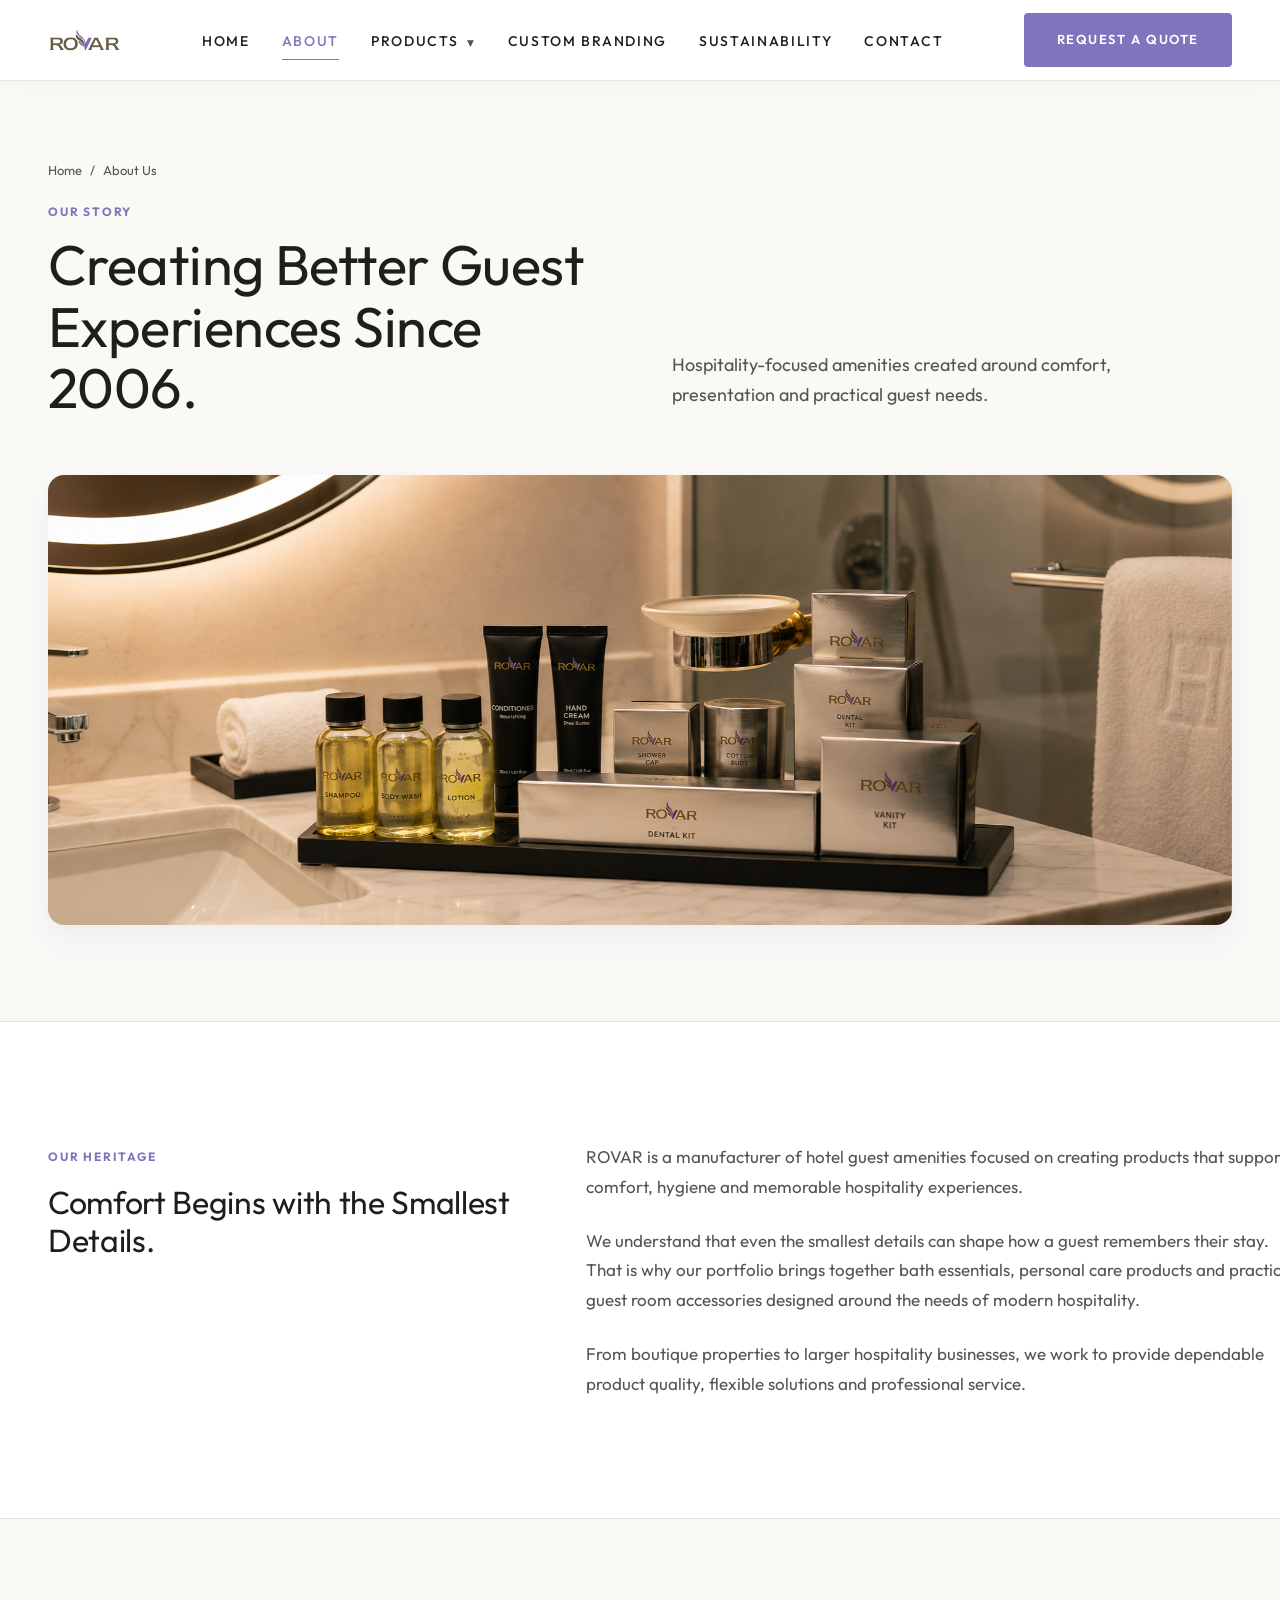
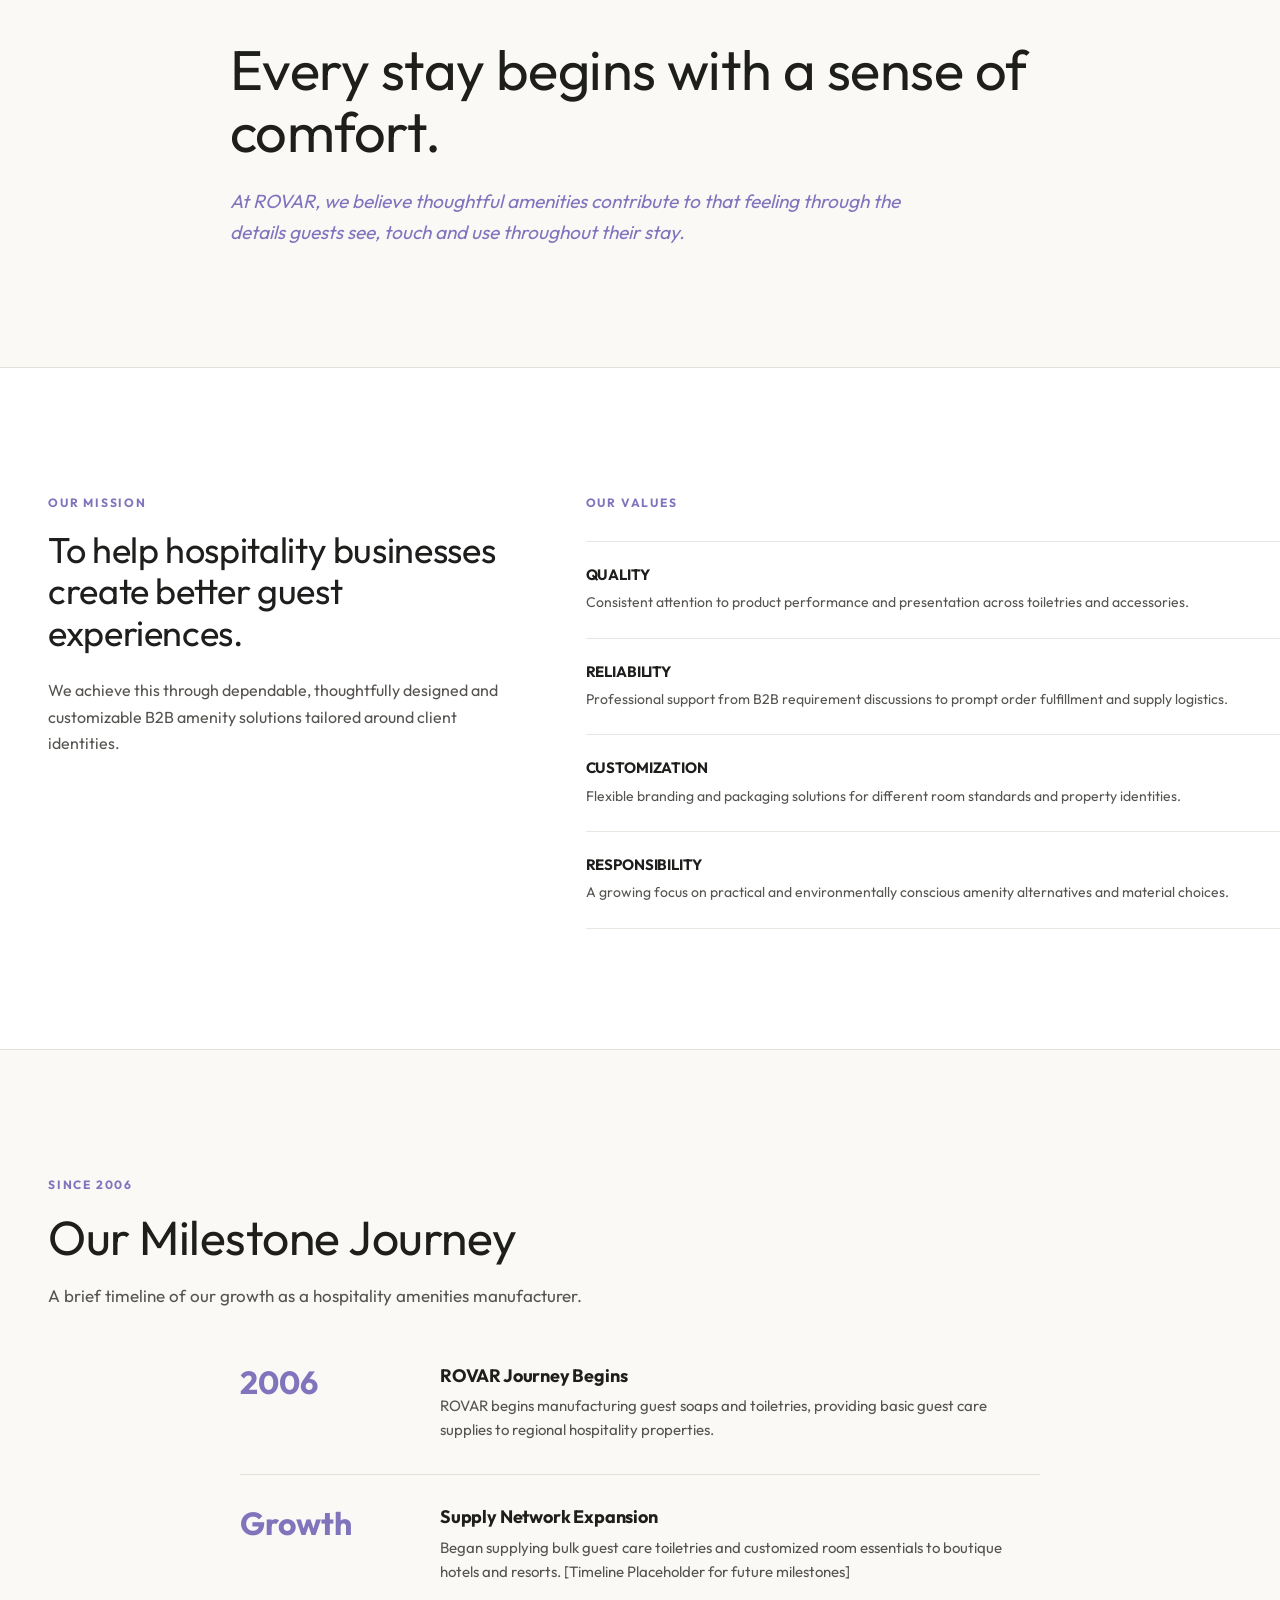
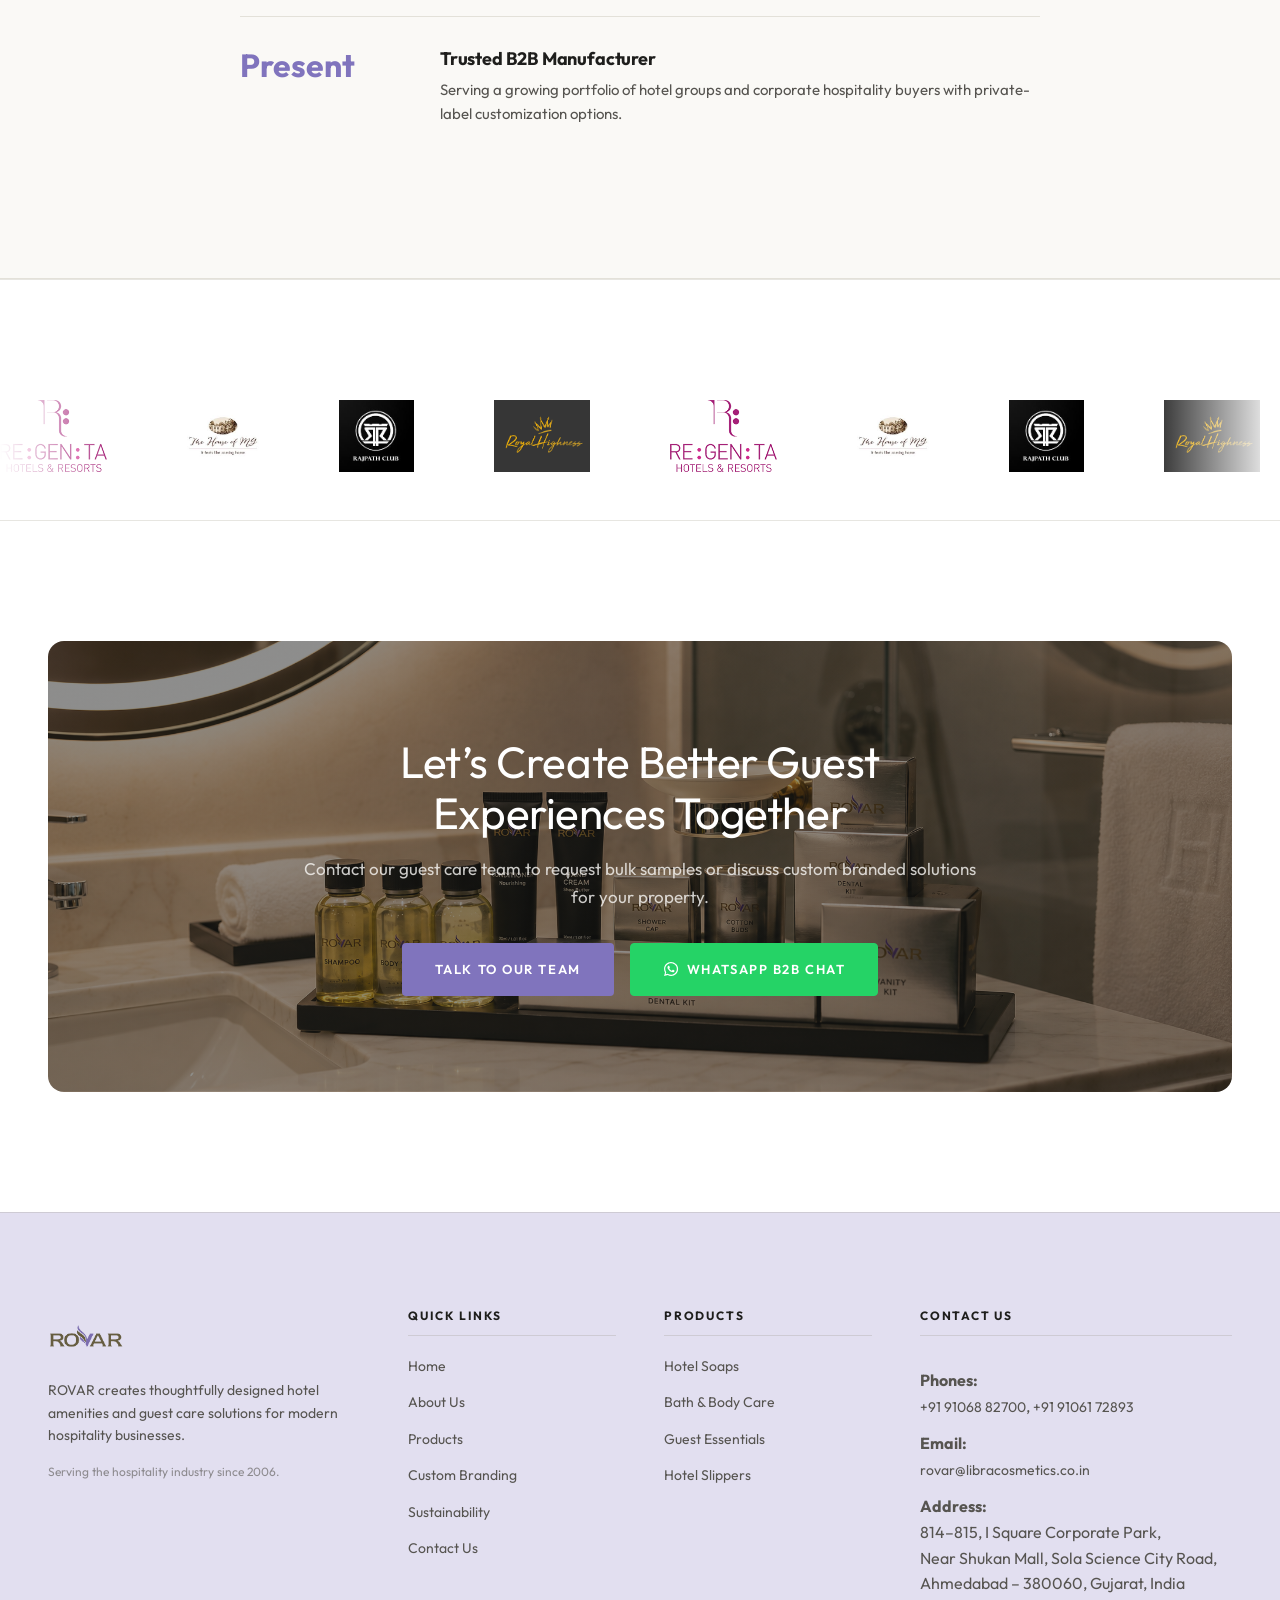
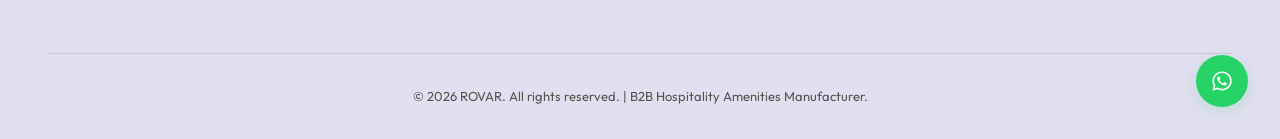
==== about.html @ f8bf3972 "first commit" ====
<!DOCTYPE html>
<html lang="en">
  <head>
    <meta charset="UTF-8" />
    <meta name="viewport" content="width=device-width, initial-scale=1.0" />

    <!-- SEO Metadata -->
    <title>About ROVAR — Luxury Hotel Amenities Manufacturer Since 2006</title>
    <meta name="description" content="Discover ROVAR's founding heritage, manufacturing values, and mission to help B2B hospitality properties create comfort through thoughtfully designed guest amenities." />
    <link rel="canonical" href="about.html" />

    <!-- Open Graph -->
    <meta property="og:type" content="website" />
    <meta property="og:title" content="About ROVAR — B2B Hospitality Amenities Legacy" />
    <meta property="og:description" content="Learn about our commitment to quality, customization, and reliable B2B supply details since 2006." />
    <meta property="og:image" content="images/about2.jpg" />

    <!-- Fonts & Stylesheet -->
    <link rel="stylesheet" href="css/style.css" />
  </head>
  <body>
    <!-- Mobile Drawer Menu Overlay -->
    <div class="mobile-drawer-overlay" id="drawer-overlay"></div>

    <!-- HEADER -->
    <header class="header-wrapper">
      <div class="global-header">
        <a href="index.html" class="logo" aria-label="ROVAR Homepage"><img src="images/logo2.png" alt="ROVAR Logo" /></a>

        <!-- Desktop Menu -->
        <nav class="desktop-nav" aria-label="Main Navigation">
          <ul class="nav-menu">
            <li>
              <a href="index.html" class="nav-link">Home</a>
            </li>
            <li>
              <a href="about.html" class="nav-link active">About</a>
            </li>
            <li class="has-dropdown" aria-haspopup="true">
              <a href="products.html" class="nav-link">Products <span class="dropdown-indicator">▼</span></a>
              <div class="dropdown-menu" role="menu">
                <a href="products.html" class="dropdown-item">
                  <span class="dropdown-item-title">All Products <span class="dropdown-arrow">→</span></span>
                  <span class="dropdown-item-desc">Browse our entire hospitality catalog</span>
                </a>
                <a href="hotel-soaps.html" class="dropdown-item">
                  <span class="dropdown-item-title">Hotel Soaps <span class="dropdown-arrow">→</span></span>
                  <span class="dropdown-item-desc">Classic and glycerine guest cleansing bars</span>
                </a>
                <a href="bath-body-care.html" class="dropdown-item">
                  <span class="dropdown-item-title">Bath & Body Care <span class="dropdown-arrow">→</span></span>
                  <span class="dropdown-item-desc">Premium shampoos, conditioners, and body washes</span>
                </a>
                <a href="guest-room-essentials.html" class="dropdown-item">
                  <span class="dropdown-item-title">Guest Room Essentials <span class="dropdown-arrow">→</span></span>
                  <span class="dropdown-item-desc">Accessory kits and personal care room essentials</span>
                </a>
                <a href="hotel-slippers.html" class="dropdown-item">
                  <span class="dropdown-item-title">Hotel Slippers <span class="dropdown-arrow">→</span></span>
                  <span class="dropdown-item-desc">Terry, fleece, and waffle comfort slippers</span>
                </a>
              </div>
            </li>
            <li>
              <a href="custom-branding.html" class="nav-link">Custom Branding</a>
            </li>
            <li>
              <a href="sustainability.html" class="nav-link">Sustainability</a>
            </li>
            <li>
              <a href="contact.html" class="nav-link">Contact</a>
            </li>
          </ul>
        </nav>

        <!-- CTA Button -->
        <div class="header-cta">
          <a href="contact.html" class="btn btn-primary">Request a Quote</a>
        </div>

        <!-- Mobile Burger Menu Button -->
        <button class="hamburger" id="hamburger" aria-label="Toggle menu" aria-controls="mobile-nav-drawer">
          <span></span>
          <span></span>
          <span></span>
        </button>
      </div>
    </header>

    <!-- Mobile Drawer Menu -->
    <aside class="mobile-nav-drawer" id="mobile-nav-drawer" aria-label="Mobile Navigation">
      <ul class="mobile-menu">
        <li>
          <a href="index.html" class="mobile-nav-link">Home</a>
        </li>
        <li>
          <a href="about.html" class="mobile-nav-link active">About</a>
        </li>
        <li>
          <button class="mobile-nav-link mobile-submenu-toggle">Products <span class="arrow-icon">▼</span></button>
          <ul class="mobile-submenu">
            <li>
              <a href="products.html" class="mobile-submenu-link">All Products</a>
            </li>
            <li>
              <a href="hotel-soaps.html" class="mobile-submenu-link">🧼 Hotel Soaps</a>
            </li>
            <li>
              <a href="bath-body-care.html" class="mobile-submenu-link">🚿 Bath & Body Care</a>
            </li>
            <li>
              <a href="guest-room-essentials.html" class="mobile-submenu-link">🎁 Guest Essentials</a>
            </li>
            <li>
              <a href="hotel-slippers.html" class="mobile-submenu-link">🥿 Hotel Slippers</a>
            </li>
          </ul>
        </li>
        <li>
          <a href="custom-branding.html" class="mobile-nav-link">Custom Branding</a>
        </li>
        <li>
          <a href="sustainability.html" class="mobile-nav-link">Sustainability</a>
        </li>
        <li>
          <a href="contact.html" class="mobile-nav-link">Contact</a>
        </li>
      </ul>

      <div class="mobile-drawer-footer">
        <a href="contact.html" class="btn btn-primary" style="width: 100%;">Request a Quote</a>
        <a href="https://wa.me/919106882700?text=Hello%20ROVAR,%20I%20am%20interested%20in%20your%20about%20details." class="btn btn-whatsapp" style="width: 100%; justify-content: center;">
          <svg class="whatsapp-btn-icon" xmlns="http://www.w3.org/2000/svg" viewBox="0 0 448 512" width="16" height="16" fill="currentColor" style="margin-right: 8px; vertical-align: middle; display: inline-block;">
            <path d="M380.9 97.1C339 55.1 283.2 32 223.9 32c-122.4 0-222 99.6-222 222 0 39.1 10.2 77.3 29.6 111L3 480l117.7-30.9c32.4 17.7 68.9 27 106.1 27h.1c122.3 0 224.1-99.6 224.1-222 0-59.3-25.2-115-67.1-157zm-157 341.6c-33.2 0-65.7-8.9-94-25.7l-6.7-4-69.8 18.3L72 359.2l-4.4-7c-18.5-29.4-28.2-63.3-28.2-98.2 0-101.7 82.8-184.5 184.6-184.5 49.3 0 95.6 19.2 130.4 54.1 34.8 34.9 56.2 81.2 56.1 130.5 0 101.8-84.9 184.6-186.6 184.6zm101.2-138.2c-5.5-2.8-32.8-16.2-37.9-18-5.1-1.9-8.8-2.8-12.5 2.8-3.7 5.6-14.3 18-17.6 21.8-3.2 3.7-6.5 4.2-12 1.4-32.6-16.3-54-29.1-75.5-66-5.7-9.8 5.7-9.1 16.3-30.3 1.8-3.7.9-6.9-.5-9.7-1.4-2.8-12.5-30.1-17.1-41.2-4.5-10.8-9.1-9.3-12.5-9.5-3.2-.2-6.9-.2-10.6-.2-3.7 0-9.7 1.4-14.8 6.9-5.1 5.6-19.4 19-19.4 46.3 0 27.3 19.9 53.7 22.6 57.4 2.8 3.7 39.1 59.7 94.8 83.8 35.2 15.2 49 16.5 66.6 13.9 10.7-1.6 32.8-13.4 37.4-26.4 4.6-13 4.6-24.1 3.2-26.4-1.3-2.5-5-3.9-10.5-6.6z" />
          </svg>Chat on WhatsApp
        </a>
      </div>
    </aside>

    <!-- SECTION 1: PAGE HERO (Editorial) -->
    <section class="hero-editorial" aria-label="About Us Hero">
      <div class="container">
        <div class="breadcrumbs">
          <a href="index.html">Home</a> / <span>About Us</span>
        </div>
        <div class="hero-editorial-layout reveal-up">
          <div class="hero-editorial-left">
            <span class="label-small">Our Story</span>
            <h1 style="max-width: 580px;">Creating Better Guest Experiences Since 2006.</h1>
          </div>
          <div class="hero-editorial-right">
            <p>Hospitality-focused amenities created around comfort, presentation and practical guest needs.</p>
          </div>
        </div>
        <div class="hero-image-block reveal-up">
          <img src="images/about.png" alt="Premium resort guest bathroom setting" />
        </div>
      </div>
    </section>

    <!-- SECTION 2: OUR STORY (40/60 Layout) -->
    <section class="section section-white" aria-label="Heritage Narrative">
      <div class="container">
        <div class="intro-grid reveal-up">
          <!-- Left Side: Header -->
          <div>
            <span class="label-small">Our Heritage</span>
            <h2 class="sec-title" style="font-size: 32px; line-height: 1.2;">Comfort Begins with the Smallest Details.</h2>
          </div>

          <!-- Right Side: Content (3 Paragraphs) -->
          <div class="intro-right-paragraphs">
            <p>ROVAR is a manufacturer of hotel guest amenities focused on creating products that support comfort, hygiene and memorable hospitality experiences.</p>
            <p>We understand that even the smallest details can shape how a guest remembers their stay. That is why our portfolio brings together bath essentials, personal care products and practical guest room accessories designed around the needs of modern hospitality.</p>
            <p>From boutique properties to larger hospitality businesses, we work to provide dependable product quality, flexible solutions and professional service.</p>
          </div>
        </div>
      </div>
    </section>

    <!-- SECTION 3: STATEMENT SECTION (Spacious) -->
    <section class="section section-sand" aria-label="Design Statement">
      <div class="container">
        <div class="reveal-up" style="max-width: 820px; margin: 0 auto; text-align: left;">
          <h2 style="font-family: var(--font-serif); font-size: clamp(32px, 5vw, 56px); line-height: 1.1; color: var(--text-dark); margin-bottom: 24px;">Every stay begins with a sense of comfort.</h2>
          <p class="body-large" style="font-family: var(--font-serif); font-style: italic; color: var(--primary); max-width: 680px;">At ROVAR, we believe thoughtful amenities contribute to that feeling through the details guests see, touch and use throughout their stay.</p>
        </div>
      </div>
    </section>

    <!-- SECTION 4: MISSION & VALUES (Separators, no cards) -->
    <section class="section section-white" aria-label="Mission and Values">
      <div class="container">
        <div class="intro-grid reveal-up">
          <!-- Left Column: Mission -->
          <div>
            <span class="label-small">Our Mission</span>
            <h2 class="sec-title" style="font-size: 36px; line-height: 1.15; margin-bottom: 24px;">To help hospitality businesses create better guest experiences.</h2>
            <p>We achieve this through dependable, thoughtfully designed and customizable B2B amenity solutions tailored around client identities.</p>
          </div>

          <!-- Right Column: Values -->
          <div>
            <span class="label-small">Our Values</span>
            <div style="display: flex; flex-direction: column; margin-top: 16px;">
              <!-- Value 1 -->
              <div style="padding: 24px 0; border-top: 1px solid var(--border-soft);">
                <h3 style="font-family: var(--font-sans); font-size: 15px; font-weight: 700; text-transform: uppercase; margin-bottom: 8px; color: var(--text-dark);">Quality</h3>
                <p style="font-size: 14px; line-height: 1.6;">Consistent attention to product performance and presentation across toiletries and accessories.</p>
              </div>
              <!-- Value 2 -->
              <div style="padding: 24px 0; border-top: 1px solid var(--border-soft);">
                <h3 style="font-family: var(--font-sans); font-size: 15px; font-weight: 700; text-transform: uppercase; margin-bottom: 8px; color: var(--text-dark);">Reliability</h3>
                <p style="font-size: 14px; line-height: 1.6;">Professional support from B2B requirement discussions to prompt order fulfillment and supply logistics.</p>
              </div>
              <!-- Value 3 -->
              <div style="padding: 24px 0; border-top: 1px solid var(--border-soft);">
                <h3 style="font-family: var(--font-sans); font-size: 15px; font-weight: 700; text-transform: uppercase; margin-bottom: 8px; color: var(--text-dark);">Customization</h3>
                <p style="font-size: 14px; line-height: 1.6;">Flexible branding and packaging solutions for different room standards and property identities.</p>
              </div>
              <!-- Value 4 -->
              <div style="padding: 24px 0; border-top: 1px solid var(--border-soft); border-bottom: 1px solid var(--border-soft);">
                <h3 style="font-family: var(--font-sans); font-size: 15px; font-weight: 700; text-transform: uppercase; margin-bottom: 8px; color: var(--text-dark);">Responsibility</h3>
                <p style="font-size: 14px; line-height: 1.6;">A growing focus on practical and environmentally conscious amenity alternatives and material choices.</p>
              </div>
            </div>
          </div>
        </div>
      </div>
    </section>

    <!-- SECTION 5: TASTEFUL TIMELINE -->
    <section class="section section-sand" aria-label="Journey Timeline">
      <div class="container">
        <div class="sec-header reveal-up">
          <span class="label-small">Since 2006</span>
          <h2 class="sec-title">Our Milestone Journey</h2>
          <p class="sec-desc">A brief timeline of our growth as a hospitality amenities manufacturer.</p>
        </div>

        <div class="timeline-simple reveal-up">
          <!-- 2006 -->
          <div class="timeline-simple-item">
            <span class="timeline-simple-year">2006</span>
            <div>
              <h3 class="timeline-simple-title">ROVAR Journey Begins</h3>
              <p class="timeline-simple-desc">ROVAR begins manufacturing guest soaps and toiletries, providing basic guest care supplies to regional hospitality properties.</p>
            </div>
          </div>

          <!-- Placeholder 1 -->
          <div class="timeline-simple-item">
            <span class="timeline-simple-year">Growth</span>
            <div>
              <h3 class="timeline-simple-title">Supply Network Expansion</h3>
              <p class="timeline-simple-desc">Began supplying bulk guest care toiletries and customized room essentials to boutique hotels and resorts. [Timeline Placeholder for future milestones]</p>
            </div>
          </div>

          <!-- Placeholder 2 -->
          <div class="timeline-simple-item">
            <span class="timeline-simple-year">Present</span>
            <div>
              <h3 class="timeline-simple-title">Trusted B2B Manufacturer</h3>
              <p class="timeline-simple-desc">Serving a growing portfolio of hotel groups and corporate hospitality buyers with private-label customization options.</p>
            </div>
          </div>
        </div>
      </div>
    </section>

    <!-- SECTION 5.5: TRUSTED PARTNERS (Scrolling Marquee) -->
    <section class="partners-marquee-section" aria-label="Trusted Partners">
      <div class="partners-marquee-header reveal-up">
        <span class="label-small">TRUSTED BY LEADING HOTEL GROUPS &amp; RESORTS</span>
      </div>
      <div class="partners-marquee-track-wrapper">
        <!-- Duplicate the logos for seamless infinite loop -->
        <div class="partners-marquee-track">
          <div class="partner-logo-item">
            <img src="images/partner1.png" alt="ROVAR Partner 1" />
          </div>
          <div class="partner-logo-item">
            <img src="images/partner2.jpeg" alt="ROVAR Partner 2" />
          </div>
          <div class="partner-logo-item">
            <img src="images/partner3.jpeg" alt="ROVAR Partner 3" />
          </div>
          <div class="partner-logo-item">
            <img src="images/partner4.png" alt="ROVAR Partner 4" />
          </div>
          <!-- Duplicated set for seamless loop -->
          <div class="partner-logo-item" aria-hidden="true">
            <img src="images/partner1.png" alt="" />
          </div>
          <div class="partner-logo-item" aria-hidden="true">
            <img src="images/partner2.jpeg" alt="" />
          </div>
          <div class="partner-logo-item" aria-hidden="true">
            <img src="images/partner3.jpeg" alt="" />
          </div>
          <div class="partner-logo-item" aria-hidden="true">
            <img src="images/partner4.png" alt="" />
          </div>
        </div>
      </div>
    </section>

    <!-- SECTION 6: CLOSING CTA -->
    <section class="section section-white" aria-label="Connect CTA">
      <div class="container">
        <div class="closing-enquiry-cta reveal-up" style="background-image: linear-gradient(rgba(30,30,28,0.5), rgba(30,30,28,0.5)), url('images/about.png'); background-size: cover; background-position: center;">
          <div class="closing-enquiry-content">
            <h2>Let’s Create Better Guest Experiences Together</h2>
            <p>Contact our guest care team to request bulk samples or discuss custom branded solutions for your property.</p>
            <div class="btn-group">
              <a href="contact.html" class="btn btn-primary" style="background-color: var(--primary); color: #FFFFFF;">Talk to Our Team</a>
              <a href="https://wa.me/919106882700?text=Hello%20ROVAR,%20I%20want%20to%20discuss%20amenity%20quote." class="btn btn-whatsapp">
                <svg class="whatsapp-btn-icon" xmlns="http://www.w3.org/2000/svg" viewBox="0 0 448 512" width="16" height="16" fill="currentColor" style="margin-right: 8px; vertical-align: middle; display: inline-block;">
                  <path d="M380.9 97.1C339 55.1 283.2 32 223.9 32c-122.4 0-222 99.6-222 222 0 39.1 10.2 77.3 29.6 111L3 480l117.7-30.9c32.4 17.7 68.9 27 106.1 27h.1c122.3 0 224.1-99.6 224.1-222 0-59.3-25.2-115-67.1-157zm-157 341.6c-33.2 0-65.7-8.9-94-25.7l-6.7-4-69.8 18.3L72 359.2l-4.4-7c-18.5-29.4-28.2-63.3-28.2-98.2 0-101.7 82.8-184.5 184.6-184.5 49.3 0 95.6 19.2 130.4 54.1 34.8 34.9 56.2 81.2 56.1 130.5 0 101.8-84.9 184.6-186.6 184.6zm101.2-138.2c-5.5-2.8-32.8-16.2-37.9-18-5.1-1.9-8.8-2.8-12.5 2.8-3.7 5.6-14.3 18-17.6 21.8-3.2 3.7-6.5 4.2-12 1.4-32.6-16.3-54-29.1-75.5-66-5.7-9.8 5.7-9.1 16.3-30.3 1.8-3.7.9-6.9-.5-9.7-1.4-2.8-12.5-30.1-17.1-41.2-4.5-10.8-9.1-9.3-12.5-9.5-3.2-.2-6.9-.2-10.6-.2-3.7 0-9.7 1.4-14.8 6.9-5.1 5.6-19.4 19-19.4 46.3 0 27.3 19.9 53.7 22.6 57.4 2.8 3.7 39.1 59.7 94.8 83.8 35.2 15.2 49 16.5 66.6 13.9 10.7-1.6 32.8-13.4 37.4-26.4 4.6-13 4.6-24.1 3.2-26.4-1.3-2.5-5-3.9-10.5-6.6z" />
                </svg>WhatsApp B2B Chat
              </a>
            </div>
          </div>
        </div>
      </div>
    </section>

    <!-- FOOTER -->
    <footer class="footer-editorial">
      <div class="container">
        <div class="footer-columns-grid">
          <!-- Col 1: Brand Info -->
          <div class="footer-column-info">
            <a href="index.html" class="footer-brand-logo"><img src="images/logo2.png" alt="ROVAR Logo" /></a>
            <p class="footer-brand-desc">ROVAR creates thoughtfully designed hotel amenities and guest care solutions for modern hospitality businesses.</p>
            <p class="footer-brand-desc" style="font-size: 12px; opacity: 0.6;">Serving the hospitality industry since 2006.</p>
          </div>

          <!-- Col 2: Quick links -->
          <div>
            <h3 class="footer-col-title">Quick Links</h3>
            <ul class="footer-links-list">
              <li>
                <a href="index.html">Home</a>
              </li>
              <li>
                <a href="about.html">About Us</a>
              </li>
              <li>
                <a href="products.html">Products</a>
              </li>
              <li>
                <a href="custom-branding.html">Custom Branding</a>
              </li>
              <li>
                <a href="sustainability.html">Sustainability</a>
              </li>
              <li>
                <a href="contact.html">Contact Us</a>
              </li>
            </ul>
          </div>

          <!-- Col 3: Products -->
          <div>
            <h3 class="footer-col-title">Products</h3>
            <ul class="footer-links-list">
              <li>
                <a href="hotel-soaps.html">Hotel Soaps</a>
              </li>
              <li>
                <a href="bath-body-care.html">Bath & Body Care</a>
              </li>
              <li>
                <a href="guest-room-essentials.html">Guest Essentials</a>
              </li>
              <li>
                <a href="hotel-slippers.html">Hotel Slippers</a>
              </li>
            </ul>
          </div>

          <!-- Col 4: Contact info -->
          <div class="footer-column-info">
            <h3 class="footer-col-title">Contact Us</h3>
            <div class="footer-links-list" style="gap: 12px; font-size: 14px;">
              <p>
                <strong>Phones:</strong><br />
                <a href="tel:+919106882700" style="display:inline;">+91 91068 82700</a>,
                <a href="tel:+919106172893" style="display:inline;">+91 91061 72893</a>
              </p>
              <p>
                <strong>Email:</strong><br />
                <a href="mailto:rovar@libracosmetics.co.in">rovar@libracosmetics.co.in</a>
              </p>
              <p>
                <strong>Address:</strong><br />
                814–815, I Square Corporate Park,<br />
                Near Shukan Mall, Sola Science City Road,<br />
                Ahmedabad – 380060, Gujarat, India
              </p>
            </div>
          </div>
        </div>

        <div class="footer-bottom-line">&copy; 2026 ROVAR. All rights reserved. | B2B Hospitality Amenities Manufacturer.</div>
      </div>
    </footer>

    <!-- Floating Actions -->
    <div class="whatsapp-float-widget" aria-label="Quick WhatsApp chat">
      <a href="https://wa.me/919106882700?text=Hello%20ROVAR,%20I%20am%20interested%20in%20your%20hotel%20amenities." class="whatsapp-float-widget-btn" target="_blank" rel="noopener noreferrer">
        <svg class="whatsapp-svg-icon" xmlns="http://www.w3.org/2000/svg" viewBox="0 0 448 512" width="22" height="22" fill="currentColor" style="display: block;">
          <path d="M380.9 97.1C339 55.1 283.2 32 223.9 32c-122.4 0-222 99.6-222 222 0 39.1 10.2 77.3 29.6 111L3 480l117.7-30.9c32.4 17.7 68.9 27 106.1 27h.1c122.3 0 224.1-99.6 224.1-222 0-59.3-25.2-115-67.1-157zm-157 341.6c-33.2 0-65.7-8.9-94-25.7l-6.7-4-69.8 18.3L72 359.2l-4.4-7c-18.5-29.4-28.2-63.3-28.2-98.2 0-101.7 82.8-184.5 184.6-184.5 49.3 0 95.6 19.2 130.4 54.1 34.8 34.9 56.2 81.2 56.1 130.5 0 101.8-84.9 184.6-186.6 184.6zm101.2-138.2c-5.5-2.8-32.8-16.2-37.9-18-5.1-1.9-8.8-2.8-12.5 2.8-3.7 5.6-14.3 18-17.6 21.8-3.2 3.7-6.5 4.2-12 1.4-32.6-16.3-54-29.1-75.5-66-5.7-9.8 5.7-9.1 16.3-30.3 1.8-3.7.9-6.9-.5-9.7-1.4-2.8-12.5-30.1-17.1-41.2-4.5-10.8-9.1-9.3-12.5-9.5-3.2-.2-6.9-.2-10.6-.2-3.7 0-9.7 1.4-14.8 6.9-5.1 5.6-19.4 19-19.4 46.3 0 27.3 19.9 53.7 22.6 57.4 2.8 3.7 39.1 59.7 94.8 83.8 35.2 15.2 49 16.5 66.6 13.9 10.7-1.6 32.8-13.4 37.4-26.4 4.6-13 4.6-24.1 3.2-26.4-1.3-2.5-5-3.9-10.5-6.6z" />
        </svg>
      </a>
    </div>

    <button class="back-to-top-btn" id="back-to-top" aria-label="Scroll Back to Top">↑</button>

    <!-- Scripts -->
    <script src="data/config.js"></script>
    <script src="js/main.js"></script>
  </body>
</html>
---- css/style.css ----
/* ==========================================================================
   ROVAR - PREMIUM LUXURY B2B HOSPITALITY AMENITIES MANUFACTURER
   GLOBAL VISUAL EXPERIENCE STYLESHEET
   ========================================================================== */

/* --- Google Fonts Import --- */
@import url('https://fonts.googleapis.com/css2?family=Outfit:wght@200;300;400;500;600;700;800;900&display=swap');

/* --- Strict Color & Layout Variables --- */
:root {
  /* Color Contract */
  --bg-primary: #FAF9F6;         /* Warm Ivory Main Background */
  --bg-secondary: #FFFFFF;       /* Pure White Background */
  --primary: #8074BD;            /* Lavender (Primary Brand & Accent) */
  --primary-dark: #6759A3;       /* Darker Lavender for Button Hovers */
  --secondary: #8074BD;          /* Lavender Accent */
  --secondary-light: #F1EFF8;    /* Lavender Soft (Card Backgrounds / Section Breaks) */
  --olive: #625B3A;              /* Olive Detail (Subtle borders, highlights, thin lines) */
  --taupe: #565450;              /* Muted Grey/Taupe for Secondary Text */
  --text-dark: #1E1E1C;          /* Primary Headings / Text Dark */
  --text-body: #565450;          /* Readable Body Text */
  --border-soft: rgba(98, 91, 58, 0.15); /* Soft Olive-tinted Grey Border */
  --accent-gold: #A78B58;        /* Optional Muted Gold Accent */
  --footer-bg: #E2DFF0;          /* Medium-light Slate Lavender Footer Background */
  --footer-text: #1E1E1C;        /* Dark Charcoal/Black Footer Text */

  /* Spacing Grid (8px System) */
  --space-8: 8px;
  --space-16: 16px;
  --space-24: 24px;
  --space-32: 32px;
  --space-40: 40px;
  --space-48: 48px;
  --space-56: 56px;
  --space-64: 64px;
  
  /* Section Padding */
  --space-section-lg: 120px;
  --space-section-md: 96px;
  --space-section-sm: 64px;

  /* Typography Scales (Using geometric Outfit globally for Antigravity theme) */
  --font-serif: 'Outfit', system-ui, -apple-system, sans-serif;
  --font-sans: 'Outfit', system-ui, -apple-system, sans-serif;
  
  /* UI Tokens */
  --radius-sm: 4px;
  --radius-md: 8px;
  --radius-lg: 16px; /* Slightly more rounded for weightless concept */
  
  /* Soft Ambient Floating Shadows */
  --shadow-sm: 0 4px 16px rgba(128, 116, 189, 0.04), 0 1px 4px rgba(0, 0, 0, 0.01);
  --shadow-md: 0 16px 36px rgba(128, 116, 189, 0.07), 0 4px 16px rgba(0, 0, 0, 0.02);
  --shadow-lg: 0 28px 56px rgba(128, 116, 189, 0.1), 0 8px 24px rgba(0, 0, 0, 0.03);

  /* Easing curves */
  --transition: all 0.5s cubic-bezier(0.16, 1, 0.3, 1);
  --transition-fast: all 0.25s cubic-bezier(0.16, 1, 0.3, 1);
}

/* --- Base & Reset Styles --- */
*, *::before, *::after {
  box-sizing: border-box;
  margin: 0;
  padding: 0;
}

html {
  scroll-behavior: smooth;
  -webkit-text-size-adjust: 100%;
  overflow-x: hidden;
  width: 100%;
  max-width: 100%;
}

body {
  font-family: var(--font-sans);
  background-color: var(--bg-primary);
  color: var(--text-dark);
  line-height: 1.65;
  font-size: 16px;
  overflow-x: hidden;
  width: 100%;
  max-width: 100%;
  -webkit-font-smoothing: antialiased;
}

/* Page load fade-in */
@keyframes pageFadeIn {
  from { opacity: 0; transform: translateY(8px); }
  to { opacity: 1; transform: translateY(0); }
}

body {
  animation: pageFadeIn 0.8s cubic-bezier(0.16, 1, 0.3, 1) both;
}

/* --- Typography Scaling Contract --- */
h1, h2, h3, h4, h5, h6 {
  font-family: var(--font-serif);
  color: var(--text-dark);
  font-weight: 400;
  line-height: 1.15;
  letter-spacing: -0.01em;
}

p {
  color: var(--text-body);
  font-size: 16px;
  line-height: 1.65;
}

.body-large {
  font-size: 19px;
  line-height: 1.6;
  color: var(--text-body);
}

.label-small {
  font-family: var(--font-sans);
  font-size: 12px;
  font-weight: 700;
  text-transform: uppercase;
  letter-spacing: 0.15em;
  color: var(--secondary);
  display: inline-block;
  margin-bottom: 12px;
}

a {
  color: inherit;
  text-decoration: none;
  transition: var(--transition-fast);
}

img {
  max-width: 100%;
  height: auto;
  display: block;
}

/* Accessible focus outline */
a:focus-visible, button:focus-visible, input:focus-visible, select:focus-visible, textarea:focus-visible {
  outline: 2px solid var(--secondary);
  outline-offset: 3px;
}

/* --- Global Spacing & Layout --- */
.container {
  width: 100%;
  max-width: 1280px;
  margin: 0 auto;
  padding: 0 48px;
}

.section {
  padding-top: var(--space-section-lg);
  padding-bottom: var(--space-section-lg);
}

.section-normal {
  padding-top: var(--space-section-md);
  padding-bottom: var(--space-section-md);
}

.section-white {
  background-color: var(--bg-secondary);
}

.section-sand {
  background-color: var(--bg-primary);
  border-top: 1px solid var(--border-soft);
  border-bottom: 1px solid var(--border-soft);
}

/* --- Reusable Components --- */

/* 1. Header (Sticky) */
.header-wrapper {
  position: fixed;
  top: 0;
  left: 0;
  width: 100%;
  z-index: 1000;
  background-color: var(--bg-secondary); /* Solid background to prevent hero image spillage */
  border-bottom: 1px solid var(--border-soft);
  box-shadow: var(--shadow-sm);
  transition: var(--transition);
}

.global-header {
  height: 80px;
  display: flex;
  align-items: center;
  justify-content: space-between;
  padding: 0 48px;
  transition: var(--transition);
}

.header-scrolled .header-wrapper {
  background-color: var(--bg-secondary);
}

.header-scrolled .global-header {
  height: 72px;
}

.logo img {
  height: 52px;
  width: auto;
  transition: var(--transition-fast);
}

.header-scrolled .logo img {
  height: 44px;
}

/* Navigation Links */
.desktop-nav {
  display: flex;
  align-items: center;
  height: 100%;
}

.nav-menu {
  display: flex;
  list-style: none;
  gap: 32px;
  height: 100%;
  align-items: center;
}

.nav-item {
  position: relative;
  height: 100%;
  display: flex;
  align-items: center;
}

.nav-link {
  font-family: var(--font-sans);
  font-weight: 500;
  font-size: 14px;
  text-transform: uppercase;
  letter-spacing: 0.12em;
  color: var(--text-dark);
  padding: 10px 0;
  position: relative;
}

.nav-link::after {
  content: '';
  position: absolute;
  bottom: 0;
  left: 0;
  width: 0;
  height: 1px;
  background-color: var(--primary);
  transition: var(--transition-fast);
}

.nav-link:hover::after,
.nav-link.active::after {
  width: 100%;
}

.nav-link.active {
  color: var(--primary);
}

/* 2. Dropdown menu redesigned */
.has-dropdown {
  cursor: pointer;
}

.dropdown-indicator {
  font-size: 9px;
  margin-left: 4px;
  transition: var(--transition-fast);
  color: var(--text-body);
}

.has-dropdown:hover .dropdown-indicator {
  transform: rotate(180deg);
}

.dropdown-menu {
  position: absolute;
  top: 100%;
  left: 50%;
  transform: translateX(-50%) translateY(12px);
  background-color: var(--bg-secondary);
  border: 1px solid var(--border-soft);
  box-shadow: var(--shadow-lg);
  border-radius: var(--radius-md);
  padding: 24px;
  min-width: 280px;
  opacity: 0;
  visibility: hidden;
  transition: var(--transition);
  z-index: 100;
  display: flex;
  flex-direction: column;
  gap: 12px;
}

.has-dropdown:hover .dropdown-menu,
.has-dropdown:focus-within .dropdown-menu {
  opacity: 1;
  visibility: visible;
  transform: translateX(-50%) translateY(0);
}

.dropdown-item {
  font-family: var(--font-sans);
  padding: 12px 16px;
  border-radius: var(--radius-sm);
  transition: var(--transition-fast);
  display: flex;
  flex-direction: column;
  gap: 4px;
}

.dropdown-item:hover {
  background-color: var(--secondary-light);
  padding-left: 20px;
}

.dropdown-item-title {
  font-size: 14px;
  font-weight: 700;
  color: var(--text-dark);
  display: flex;
  align-items: center;
  justify-content: space-between;
}

.dropdown-item-desc {
  font-size: 12px;
  color: var(--text-body);
}

.dropdown-arrow {
  opacity: 0;
  transform: translateX(-4px);
  transition: var(--transition-fast);
  font-size: 12px;
}

.dropdown-item:hover .dropdown-arrow {
  opacity: 1;
  transform: translateX(0);
}

/* Header Call to Action Button */
.header-cta {
  border-radius: 30px !important; /* Rounded pill shape for navigation CTA */
}

/* 3. Button System */
.btn {
  display: inline-flex;
  align-items: center;
  justify-content: center;
  font-family: var(--font-sans);
  font-weight: 600;
  font-size: 13px;
  letter-spacing: 0.12em;
  text-transform: uppercase;
  padding: 15px 32px;
  border-radius: var(--radius-sm);
  transition: var(--transition);
  cursor: pointer;
  border: 1px solid transparent;
  width: fit-content;
  position: relative;
  overflow: hidden;
  z-index: 1;
}

.btn::before {
  content: '';
  position: absolute;
  inset: 0;
  background-color: var(--primary-dark);
  transform: scaleX(0);
  transform-origin: right;
  transition: transform 0.4s cubic-bezier(0.16, 1, 0.3, 1);
  z-index: -1;
}

.btn:hover::before {
  transform: scaleX(1);
  transform-origin: left;
}

.btn-primary {
  background-color: var(--primary);
  color: var(--bg-secondary);
}

.btn-primary:hover {
  color: var(--bg-secondary);
  transform: translateY(-3px);
  box-shadow: 0 8px 20px rgba(128, 116, 189, 0.25);
}

.btn-secondary {
  background-color: transparent;
  border-color: var(--primary);
  color: var(--primary);
}

.btn-secondary::before {
  background-color: var(--primary);
}

.btn-secondary:hover {
  color: var(--bg-secondary);
  transform: translateY(-3px);
  box-shadow: 0 8px 20px rgba(128, 116, 189, 0.15);
}

.btn-accent {
  background-color: var(--secondary);
  color: var(--bg-secondary);
}

.btn-accent::before {
  background-color: #796fa3;
}

.btn-accent:hover {
  color: var(--bg-secondary);
  transform: translateY(-3px);
  box-shadow: 0 8px 20px rgba(128, 116, 189, 0.25);
}

.btn-whatsapp {
  background-color: #25D366;
  color: #FFFFFF;
  border-color: #25D366;
}

.btn-whatsapp::before {
  background-color: #128C7E;
}

.btn-whatsapp:hover {
  color: #FFFFFF;
  transform: translateY(-3px);
  box-shadow: 0 8px 20px rgba(37, 211, 102, 0.25);
}

.btn-group {
  display: flex;
  gap: 16px;
  align-items: center;
}

.link-action {
  display: inline-flex;
  align-items: center;
  gap: 8px;
  font-family: var(--font-sans);
  font-weight: 600;
  font-size: 14px;
  letter-spacing: 0.1em;
  text-transform: uppercase;
  color: var(--primary);
  position: relative;
  padding-bottom: 2px;
}

.link-action::after {
  content: '';
  position: absolute;
  bottom: 0;
  left: 0;
  width: 100%;
  height: 1px;
  background-color: var(--primary);
  transform: scaleX(0);
  transform-origin: right;
  transition: transform 0.3s cubic-bezier(0.16, 1, 0.3, 1);
}

.link-action:hover::after {
  transform: scaleX(1);
  transform-origin: left;
}

.link-action .arrow-symbol {
  transition: transform 0.25s cubic-bezier(0.16, 1, 0.3, 1);
}

.link-action:hover .arrow-symbol {
  transform: translateX(4px);
}

/* 4. Section Header Component */
.sec-header {
  max-width: 680px;
  margin-bottom: 56px;
  text-align: left;
}

.sec-header.centered {
  text-align: center;
  margin-left: auto;
  margin-right: auto;
}

.sec-title {
  font-family: var(--font-serif);
  font-size: clamp(32px, 4.5vw, 48px);
  color: var(--text-dark);
  margin-top: 4px;
  margin-bottom: 16px;
}

.sec-desc {
  font-size: 17px;
  color: var(--text-body);
}

/* --- Mobile Burger Menu & Drawer --- */
.hamburger {
  display: none;
  background: none;
  border: none;
  cursor: pointer;
  z-index: 1100;
  padding: 8px;
}

.hamburger span {
  display: block;
  width: 22px;
  height: 2px;
  background-color: var(--text-dark);
  margin-bottom: 4px;
  transition: var(--transition-fast);
}

.hamburger span:last-child {
  margin-bottom: 0;
}

.hamburger.active span:nth-child(1) {
  transform: translateY(6px) rotate(45deg);
}

.hamburger.active span:nth-child(2) {
  opacity: 0;
}

.hamburger.active span:nth-child(3) {
  transform: translateY(-6px) rotate(-45deg);
}

.mobile-nav-drawer {
  position: fixed;
  top: 0;
  right: -100%;
  width: 100%;
  max-width: 320px;
  height: 100vh;
  background-color: var(--bg-secondary);
  box-shadow: -8px 0 28px rgba(0,0,0,0.03);
  z-index: 1050;
  padding: 90px 32px 40px;
  display: flex;
  flex-direction: column;
  justify-content: space-between;
  transition: right 0.4s cubic-bezier(0.16, 1, 0.3, 1);
  overflow-y: auto;
}

.mobile-nav-drawer.open {
  right: 0;
}

.mobile-drawer-overlay {
  position: fixed;
  inset: 0;
  background-color: rgba(30,30,28,0.3);
  backdrop-filter: blur(4px);
  z-index: 1040;
  opacity: 0;
  visibility: hidden;
  transition: var(--transition);
}

.mobile-drawer-overlay.active {
  opacity: 1;
  visibility: visible;
}

.mobile-menu {
  list-style: none;
  display: flex;
  flex-direction: column;
  gap: 18px;
}

.mobile-nav-link {
  font-family: var(--font-sans);
  font-size: 15px;
  font-weight: 600;
  text-transform: uppercase;
  letter-spacing: 0.12em;
  color: var(--text-dark);
  display: block;
}

.mobile-nav-link.active {
  color: var(--primary);
}

.mobile-submenu-toggle {
  display: flex;
  justify-content: space-between;
  align-items: center;
  width: 100%;
  background: none;
  border: none;
  cursor: pointer;
  padding: 0;
}

.mobile-submenu-toggle .arrow-icon {
  font-size: 9px;
  transition: var(--transition-fast);
}

.mobile-submenu-toggle.active .arrow-icon {
  transform: rotate(180deg);
}

.mobile-submenu {
  list-style: none;
  padding-left: 12px;
  margin-top: 10px;
  display: none;
  flex-direction: column;
  gap: 12px;
  border-left: 1px solid var(--border-soft);
}

.mobile-submenu-link {
  font-family: var(--font-sans);
  font-size: 14px;
  color: var(--text-body);
  display: flex;
  align-items: center;
  gap: 8px;
}

.mobile-drawer-footer {
  margin-top: 40px;
  display: flex;
  flex-direction: column;
  gap: 16px;
}

/* --- Page-Specific Layout Structures --- */

/* 1. Hero Sections */

/* Split layout hero (Index) */
/* Fullscreen image background hero (Index) */
.hero-fullscreen-layout {
  min-height: 92vh;
  display: flex;
  align-items: center;
  position: relative;
  overflow: hidden;
  background-color: #1E1E1C; /* Dark base during load */
  padding-top: 100px;
  padding-bottom: 60px;
}

.hero-bg-wrapper {
  position: absolute;
  inset: 0;
  z-index: 1;
  overflow: hidden;
}

.hero-bg-image {
  width: 100%;
  height: 100%;
  background-image: linear-gradient(rgba(20, 20, 18, 0.52), rgba(20, 20, 18, 0.52)), url('../images/luxury-hotel-hero.jpg');
  background-size: cover;
  background-position: center;
  animation: kenBurns 8s cubic-bezier(0.16, 1, 0.3, 1) both;
}

.hero-fullscreen-content {
  position: relative;
  z-index: 5;
  max-width: 680px;
  color: #FFFFFF;
}

.hero-fullscreen-content h1 {
  font-family: var(--font-serif);
  font-size: clamp(40px, 5.5vw, 68px);
  line-height: 1.05;
  color: #FFFFFF;
  margin-bottom: 20px;
  text-shadow: 0 2px 10px rgba(0, 0, 0, 0.25);
}

.hero-fullscreen-content p.hero-desc {
  font-size: 18px;
  line-height: 1.7;
  color: rgba(250, 249, 246, 0.92);
  margin-bottom: 32px;
  text-shadow: 0 1px 5px rgba(0, 0, 0, 0.2);
}

.btn-light-outline {
  border-color: rgba(255, 255, 255, 0.4) !important;
  color: #FFFFFF !important;
}

.btn-light-outline::before {
  background-color: #FFFFFF !important;
}

.btn-light-outline:hover {
  color: #1E1E1C !important;
  border-color: #FFFFFF !important;
  box-shadow: 0 8px 20px rgba(255, 255, 255, 0.15) !important;
}

.hero-trust-row {
  display: flex;
  gap: 24px;
  margin-top: 40px;
  padding-top: 24px;
  border-top: 1px solid rgba(255, 255, 255, 0.15);
}

.hero-trust-tag {
  font-family: var(--font-sans);
  font-size: 12px;
  font-weight: 700;
  text-transform: uppercase;
  letter-spacing: 0.1em;
  color: rgba(250, 249, 246, 0.8);
  display: flex;
  align-items: center;
  gap: 6px;
}

.hero-trust-tag::before {
  content: '•';
  color: var(--secondary);
}

/* Weightless Floating Animation */
@keyframes floatMotion {
  0% { transform: translateY(0); }
  50% { transform: translateY(-8px); }
  100% { transform: translateY(0); }
}

/* Ken Burns Entry Animation */
@keyframes kenBurns {
  0% { transform: scale(1.08); }
  100% { transform: scale(1); }
}

/* Editorial Heading Hero (About, Products, Categories) */
.hero-editorial {
  padding-top: 160px;
  padding-bottom: var(--space-section-md);
  background-color: var(--bg-primary);
  border-bottom: 1px solid var(--border-soft);
}

.hero-editorial-layout {
  display: grid;
  grid-template-columns: 1fr 1fr;
  gap: 64px;
  align-items: end;
}

.hero-editorial-left h1 {
  font-size: clamp(38px, 5vw, 56px);
  line-height: 1.1;
  color: var(--text-dark);
}

.hero-editorial-right p {
  font-size: 18px;
  line-height: 1.7;
  max-width: 480px;
  margin-bottom: 8px;
}

.hero-image-block {
  margin-top: 56px;
  width: 100%;
  border-radius: var(--radius-lg);
  overflow: hidden;
  box-shadow: var(--shadow-md);
  animation: floatMotion 10s ease-in-out infinite;
}

.hero-image-block img {
  width: 100%;
  height: 450px;
  object-fit: cover;
  animation: kenBurns 5s cubic-bezier(0.16, 1, 0.3, 1) both;
}

/* Breadcrumbs */
.breadcrumbs {
  margin-bottom: 16px;
  display: flex;
  gap: 8px;
  font-size: 13px;
  font-family: var(--font-sans);
  color: var(--text-body);
}

.breadcrumbs a:hover {
  color: var(--secondary);
}

/* 2. Brand Introduction section (two-column) */
.intro-grid {
  display: grid;
  grid-template-columns: 40% 60%;
  gap: 64px;
  align-items: start;
}

.intro-right-paragraphs {
  display: flex;
  flex-direction: column;
  gap: 24px;
}

.intro-right-paragraphs p {
  font-size: 17px;
  line-height: 1.75;
}

/* 3. Product Collections Redesign (Asymmetric Grid) */
.collections-asymmetric-grid {
  display: grid;
  grid-template-columns: repeat(12, 1fr);
  gap: 24px;
}

.collection-card {
  grid-column: span 12;
  background-color: var(--bg-secondary);
  border: 1px solid var(--border-soft);
  border-radius: var(--radius-lg);
  overflow: hidden;
  display: flex;
  flex-direction: column;
  box-shadow: var(--shadow-sm);
  transition: var(--transition);
}

.collection-card:hover {
  transform: translateY(-8px);
  box-shadow: var(--shadow-lg);
  border-color: rgba(128, 116, 189, 0.35);
}

.collection-card-img {
  width: 100%;
  height: 270px; /* Vertically compact height */
  overflow: hidden;
}

.collection-card-img img {
  width: 100%;
  height: 100%;
  object-fit: cover;
  transition: transform 4s cubic-bezier(0.16, 1, 0.3, 1);
}

.collection-card:hover .collection-card-img img {
  transform: scale(1.03);
}

.collection-card-info {
  padding: 24px; /* Vertically compact padding */
  background-color: var(--bg-secondary);
  border-top: 1px solid var(--border-soft);
}

.collection-card-title {
  font-family: var(--font-serif);
  font-size: 22px;
  margin-bottom: 8px;
  color: var(--text-dark);
}

.collection-card-desc {
  font-size: 14px;
  color: var(--text-body);
  margin-bottom: 20px;
  line-height: 1.5;
}

/* Asymmetric Columns Spanning Rules */
@media (min-width: 769px) {
  .collection-card.col-60-left { grid-column: span 7; }
  .collection-card.col-40-right { grid-column: span 5; }
  .collection-card.col-40-left { grid-column: span 5; }
  .collection-card.col-60-right { grid-column: span 7; }
}

/* Product Cards Grid & Styling */
.product-grid {
  display: grid;
  grid-template-columns: repeat(4, 1fr);
  gap: 32px;
}

.product-card {
  background-color: var(--bg-secondary);
  border: 1px solid var(--border-soft);
  border-radius: var(--radius-lg);
  overflow: hidden;
  display: flex;
  flex-direction: column;
  box-shadow: var(--shadow-sm);
  transition: var(--transition);
}

.product-card:hover {
  transform: translateY(-8px);
  box-shadow: var(--shadow-lg);
  border-color: rgba(128, 116, 189, 0.35);
}

.product-img-box {
  width: 100%;
  overflow: hidden;
  position: relative;
  background-color: var(--bg-primary);
}

.product-img-box img {
  width: 100%;
  height: 100%;
  object-fit: cover;
  transition: transform 4s cubic-bezier(0.16, 1, 0.3, 1);
}

.product-card:hover .product-img-box img {
  transform: scale(1.03);
}

.product-info {
  padding: 24px;
  display: flex;
  flex-direction: column;
  flex-grow: 1;
}

.product-title {
  font-family: var(--font-serif);
  font-size: 20px;
  font-weight: 700;
  margin-bottom: 8px;
  color: var(--text-dark);
}

.product-desc {
  font-size: 14px;
  line-height: 1.6;
  color: var(--text-body);
  margin-bottom: 16px;
  flex-grow: 1;
}

@media (max-width: 1024px) {
  .product-grid {
    grid-template-columns: repeat(2, 1fr);
    gap: 24px;
  }
}

@media (max-width: 480px) {
  .product-grid {
    grid-template-columns: 1fr;
    gap: 24px;
  }
}

/* 4. Why ROVAR Contrast Section */
.why-rovar-sec {
  background-color: var(--primary-dark);
  color: var(--bg-primary);
}

.why-rovar-sec h2, 
.why-rovar-sec h3, 
.why-rovar-sec .sec-title {
  color: #FFFFFF;
}

.why-rovar-sec p {
  color: rgba(250, 249, 246, 0.8);
}

.why-rovar-grid {
  display: grid;
  grid-template-columns: 40% 60%;
  gap: 64px;
  align-items: start;
}

.why-features-list {
  display: flex;
  flex-direction: column;
}

.why-feature-item {
  display: grid;
  grid-template-columns: 80px 1fr;
  gap: 16px;
  padding: 32px 0;
  border-top: 1px solid rgba(250, 249, 246, 0.15);
}

.why-feature-item:last-child {
  padding-bottom: 0;
}

.why-feature-item:first-child {
  border-top: none;
  padding-top: 0;
}

.why-feature-num {
  font-family: var(--font-serif);
  font-size: 32px;
  color: var(--accent-gold);
  line-height: 1;
}

.why-feature-title {
  font-family: var(--font-sans);
  font-weight: 700;
  font-size: 16px;
  color: #FFFFFF;
  margin-bottom: 8px;
  letter-spacing: 0.05em;
  text-transform: uppercase;
}

.why-feature-desc {
  font-size: 14px;
  line-height: 1.6;
}

/* 5. Product Story Sections (Alternating) */
.product-story-sec {
  padding-top: var(--space-section-md);
  padding-bottom: var(--space-section-md);
}

.product-story-grid {
  display: grid;
  grid-template-columns: 1fr 1fr;
  gap: 80px;
  align-items: center;
}

.product-story-img {
  width: 100%;
  border-radius: var(--radius-lg);
  overflow: hidden;
  box-shadow: var(--shadow-md);
}

.product-story-img img {
  width: 100%;
  height: 480px;
  object-fit: cover;
}

.product-story-info h2 {
  font-size: clamp(28px, 4vw, 40px);
  margin-top: 6px;
  margin-bottom: 16px;
}

.product-story-info p {
  font-size: 16px;
  margin-bottom: 24px;
}

.product-story-features {
  list-style: none;
  display: grid;
  grid-template-columns: 1fr 1fr;
  gap: 16px;
  margin-bottom: 32px;
  padding-top: 24px;
  border-top: 1px solid var(--border-soft);
}

.product-story-features li {
  font-size: 14px;
  font-weight: 700;
  color: var(--text-dark);
  display: flex;
  align-items: center;
  gap: 8px;
}

.product-story-features li::before {
  content: '✓';
  color: var(--secondary);
}

/* 6. Simple Separator Timeline */
.timeline-simple {
  display: flex;
  flex-direction: column;
  max-width: 800px;
  margin: 48px auto 0;
}

.timeline-simple-item {
  display: grid;
  grid-template-columns: 160px 1fr;
  gap: 40px;
  padding: 32px 0;
  border-top: 1px solid var(--border-soft);
}

.timeline-simple-item:first-child {
  border-top: none;
  padding-top: 0;
}

.timeline-simple-year {
  font-family: var(--font-serif);
  font-size: 32px;
  font-weight: 700;
  color: var(--primary);
  line-height: 1;
}

.timeline-simple-title {
  font-size: 18px;
  font-weight: 700;
  color: var(--text-dark);
  margin-bottom: 8px;
}

.timeline-simple-desc {
  font-size: 15px;
  line-height: 1.6;
}

/* 7. Product Catalog Entrance & Category list details */
.catalog-category-sec {
  border-bottom: 1px solid var(--border-soft);
}

.catalog-category-sec:last-child {
  border-bottom: none;
}

.catalog-category-grid {
  display: grid;
  grid-template-columns: 1fr 1.2fr;
  gap: 72px;
  align-items: center;
}

.catalog-category-text h2 {
  font-size: 36px;
  margin-top: 6px;
  margin-bottom: 16px;
}

.catalog-category-text p {
  margin-bottom: 24px;
}

.catalog-bullet-list {
  list-style: none;
  display: grid;
  grid-template-columns: 1fr 1fr;
  gap: 12px;
  margin-bottom: 32px;
  padding-left: 0;
}

.catalog-bullet-list li {
  font-size: 14px;
  font-weight: 600;
  color: var(--text-dark);
  position: relative;
  padding-left: 20px;
}

.catalog-bullet-list li::before {
  content: '•';
  color: var(--secondary);
  position: absolute;
  left: 0;
  font-size: 18px;
  line-height: 1;
}

.catalog-category-img {
  width: 100%;
  border-radius: var(--radius-lg);
  overflow: hidden;
  box-shadow: var(--shadow-md);
}

.catalog-category-img img {
  width: 100%;
  height: 420px;
  object-fit: cover;
}

/* 8. Slipper Grid */
.slipper-grid-2x2 {
  display: grid;
  grid-template-columns: repeat(2, 1fr);
  gap: 32px;
  margin-top: 48px;
}

.slipper-item-card {
  background-color: var(--bg-secondary);
  border: 1px solid var(--border-soft);
  border-radius: var(--radius-lg);
  overflow: hidden;
  display: flex;
  flex-direction: column;
  box-shadow: var(--shadow-sm);
  transition: var(--transition);
}

.slipper-item-card:hover {
  transform: translateY(-8px);
  box-shadow: var(--shadow-lg);
  border-color: rgba(128, 116, 189, 0.35);
}

.slipper-item-img {
  width: 100%;
  height: 300px;
  overflow: hidden;
}

.slipper-item-img img {
  width: 100%;
  height: 100%;
  object-fit: cover;
  transition: transform 4s cubic-bezier(0.16, 1, 0.3, 1);
}

.slipper-item-card:hover .slipper-item-img img {
  transform: scale(1.03);
}

.slipper-item-info {
  padding: 24px;
}

.slipper-item-title {
  font-family: var(--font-sans);
  font-weight: 700;
  font-size: 16px;
  letter-spacing: 0.05em;
  text-transform: uppercase;
  margin-bottom: 8px;
}

.slipper-item-desc {
  font-size: 14px;
}

/* 9. Connected timeline branding process */
.process-line-container {
  display: flex;
  justify-content: space-between;
  position: relative;
  margin-top: 56px;
}

.process-line-container::before {
  content: '';
  position: absolute;
  top: 24px;
  left: 30px;
  right: 30px;
  height: 1px;
  background-color: var(--border-soft);
  z-index: 1;
}

.process-step-node {
  display: flex;
  flex-direction: column;
  align-items: center;
  text-align: center;
  position: relative;
  z-index: 2;
  width: 18%;
}

.process-node-circle {
  width: 48px;
  height: 48px;
  border-radius: 50%;
  background-color: var(--bg-primary);
  border: 1px solid var(--border-soft);
  display: flex;
  align-items: center;
  justify-content: center;
  font-family: var(--font-sans);
  font-size: 14px;
  font-weight: 700;
  color: var(--primary);
  margin-bottom: 16px;
  transition: var(--transition-fast);
}

.process-step-node:hover .process-node-circle {
  border-color: var(--secondary);
  background-color: var(--secondary-light);
  color: var(--secondary);
}

.process-node-title {
  font-family: var(--font-sans);
  font-weight: 700;
  font-size: 13px;
  text-transform: uppercase;
  letter-spacing: 0.05em;
  margin-bottom: 8px;
  color: var(--text-dark);
}

.process-node-desc {
  font-size: 12px;
  line-height: 1.5;
  color: var(--text-body);
}

/* 10. Contact form height adjustments & styling */
.contact-grid {
  display: grid;
  grid-template-columns: 1fr 1.2fr;
  gap: 80px;
  align-items: start;
}

.contact-info-list {
  display: flex;
  flex-direction: column;
  gap: 32px;
}

.contact-details-box h3 {
  font-family: var(--font-sans);
  font-size: 13px;
  font-weight: 700;
  text-transform: uppercase;
  letter-spacing: 0.1em;
  color: var(--taupe);
  margin-bottom: 8px;
}

.contact-details-box p {
  font-size: 16px;
  color: var(--text-dark);
}

.contact-details-box a:hover {
  color: var(--secondary);
}

.form-group-custom {
  display: flex;
  flex-direction: column;
  gap: 8px;
  margin-bottom: 24px;
}

.form-label-custom {
  font-family: var(--font-sans);
  font-weight: 700;
  font-size: 13px;
  text-transform: uppercase;
  letter-spacing: 0.08em;
  color: var(--text-dark);
}

.form-input-custom {
  height: 54px; /* Strictly between 52px and 58px */
  border: 1px solid var(--border-soft);
  background-color: var(--bg-primary);
  padding: 0 16px;
  font-size: 15px;
  font-family: var(--font-sans);
  color: var(--text-dark);
  border-radius: var(--radius-sm);
  transition: var(--transition-fast);
  width: 100%;
}

.form-input-custom:focus {
  border-color: var(--primary);
  background-color: var(--bg-secondary);
}

textarea.form-input-custom {
  height: auto;
  min-height: 140px;
  padding: 16px;
}

.form-row-custom {
  display: grid;
  grid-template-columns: 1fr 1fr;
  gap: 20px;
}

.form-checkbox-custom {
  display: flex;
  align-items: center;
  gap: 8px;
  cursor: pointer;
  font-size: 14px;
}

.form-checkbox-custom input {
  width: 16px;
  height: 16px;
  accent-color: var(--primary);
}

/* Form success/error messages */
.form-msg {
  padding: 16px;
  border-radius: var(--radius-sm);
  font-size: 14px;
  font-weight: 600;
  margin-bottom: 24px;
  display: none;
}

.form-msg.success {
  background-color: var(--secondary-light);
  color: var(--secondary);
  border: 1px solid var(--border-soft);
  display: block;
}

.form-msg.error {
  background-color: #FDF2F2;
  color: #EC5B5B;
  border: 1px solid #FAD2CF;
  display: block;
}

/* 11. B2B closing CTA */
.closing-enquiry-cta {
  background-color: var(--primary-dark);
  color: var(--bg-primary);
  padding: 96px 48px;
  border-radius: var(--radius-lg);
  text-align: center;
  position: relative;
  overflow: hidden;
}

.closing-enquiry-content {
  position: relative;
  z-index: 5;
  max-width: 680px;
  margin: 0 auto;
}

.closing-enquiry-content h2 {
  color: #FFFFFF;
  font-size: clamp(32px, 4vw, 44px);
  margin-bottom: 16px;
}

.closing-enquiry-content p {
  color: rgba(250, 249, 246, 0.8);
  font-size: 17px;
  margin-bottom: 32px;
}

.closing-enquiry-content .btn-group {
  justify-content: center;
}

/* 12. Footer Design */
.footer-editorial {
  background-color: var(--footer-bg);
  color: var(--footer-text);
  padding: 96px 0 32px;
  border-top: 1px solid var(--border-soft);
}

.footer-columns-grid {
  display: grid;
  grid-template-columns: 1.5fr 1fr 1fr 1.5fr;
  gap: 48px;
  margin-bottom: 56px;
}

.footer-column-info {
  display: flex;
  flex-direction: column;
  gap: 16px;
}

.footer-brand-logo img {
  height: 54px;
  width: auto;
}

.footer-brand-desc {
  font-size: 14px;
  line-height: 1.6;
  color: var(--text-body);
}

.footer-col-title {
  font-family: var(--font-sans);
  font-size: 12px;
  font-weight: 700;
  text-transform: uppercase;
  letter-spacing: 0.15em;
  color: var(--text-dark);
  border-bottom: 1px solid var(--border-soft);
  padding-bottom: 12px;
  margin-bottom: 16px;
}

.footer-links-list {
  list-style: none;
  display: flex;
  flex-direction: column;
  gap: 10px;
}

.footer-links-list a {
  font-size: 14px;
  color: var(--text-body);
  transition: var(--transition-fast);
}

.footer-links-list a:hover {
  color: var(--primary);
  padding-left: 4px;
}

.footer-links-list p {
  color: var(--text-body);
  margin-bottom: 0;
  line-height: 1.6;
}

.footer-links-list p a {
  color: var(--text-body);
  transition: var(--transition-fast);
}

.footer-links-list p a:hover {
  color: var(--primary);
  padding-left: 0;
}

.footer-bottom-line {
  border-top: 1px solid var(--border-soft);
  padding-top: 32px;
  text-align: center;
  font-size: 13px;
  color: var(--taupe);
}

/* 13. Dynamic size container styles */
.size-injector-box {
  background-color: var(--bg-secondary);
  border: 1px solid var(--border-soft);
  border-radius: var(--radius-lg);
  padding: 32px;
  margin-top: 48px;
}

.size-injector-box h3 {
  font-family: var(--font-sans);
  font-weight: 700;
  font-size: 14px;
  text-transform: uppercase;
  letter-spacing: 0.1em;
  color: var(--text-dark);
  margin-bottom: 16px;
}

.size-tags-list {
  list-style: none;
  display: flex;
  flex-wrap: wrap;
  gap: 8px;
  margin-bottom: 16px;
}

.size-tags-list li {
  font-size: 14px;
  font-weight: 700;
  color: var(--primary);
  background-color: var(--bg-primary);
  border: 1px solid var(--border-soft);
  padding: 8px 16px;
  border-radius: var(--radius-sm);
}

.size-note-line {
  font-size: 13px;
  color: var(--text-body);
  font-style: italic;
}

/* 14. Miscellaneous (WhatsApp float, Back top) */
.whatsapp-float-widget {
  position: fixed;
  bottom: 32px;
  right: 32px;
  z-index: 999;
}

.whatsapp-float-widget-btn {
  width: 52px;
  height: 52px;
  border-radius: 50%;
  background-color: #25D366;
  color: #FFFFFF;
  box-shadow: 0 4px 15px rgba(37, 211, 102, 0.2);
  display: flex;
  align-items: center;
  justify-content: center;
  font-size: 24px;
  transition: var(--transition);
}

.whatsapp-float-widget-btn:hover {
  background-color: #128C7E;
  transform: translateY(-4px);
}

.back-to-top-btn {
  position: fixed;
  bottom: 100px;
  right: 38px;
  width: 40px;
  height: 40px;
  border-radius: 50%;
  background-color: var(--primary);
  color: var(--bg-secondary);
  border: none;
  box-shadow: var(--shadow-sm);
  display: flex;
  align-items: center;
  justify-content: center;
  cursor: pointer;
  opacity: 0;
  visibility: hidden;
  transform: translateY(10px);
  transition: var(--transition);
  z-index: 998;
}

.back-to-top-btn.visible {
  opacity: 0.8;
  visibility: visible;
  transform: translateY(0);
}

.back-to-top-btn:hover {
  opacity: 1;
  background-color: var(--primary-dark);
}

/* --- Scroll reveal animations --- */
.reveal-up {
  opacity: 0;
  transform: translateY(30px) scale(0.97);
  transition: opacity 0.8s cubic-bezier(0.16, 1, 0.3, 1), transform 0.8s cubic-bezier(0.16, 1, 0.3, 1);
}

.reveal-up.revealed {
  opacity: 1;
  transform: translateY(0) scale(1);
}

/* --- Reduced Motion --- */
@media (prefers-reduced-motion: reduce) {
  * {
    animation-delay: 0s !important;
    animation-duration: 0s !important;
    animation-iteration-count: 1 !important;
    transition-duration: 0s !important;
    scroll-behavior: auto !important;
  }
  .reveal-up {
    opacity: 1 !important;
    transform: none !important;
  }
  body {
    animation: none !important;
  }
}

/* --- Responsive Adjustments --- */
@media (max-width: 1200px) {
  .footer-columns-grid {
    grid-template-columns: repeat(2, 1fr);
    gap: 32px;
  }
  .contact-grid {
    gap: 40px;
  }
}

@media (max-width: 1024px) {
  .container {
    padding: 0 32px;
  }
  .global-header {
    padding: 0 32px;
  }
  .nav-menu {
    gap: 20px;
  }
  .intro-grid {
    gap: 40px;
  }
  .product-story-grid {
    gap: 40px;
  }
  .slipper-grid-2x2 {
    gap: 24px;
  }
  .catalog-category-grid {
    gap: 40px;
  }
}

@media (max-width: 768px) {
  .desktop-nav, .header-cta {
    display: none;
  }
  .hamburger {
    display: block;
  }
  .global-header {
    height: 76px;
  }
  .header-scrolled .global-header {
    height: 68px;
  }
  .hero-fullscreen-layout {
    min-height: 85vh;
    padding-top: 130px;
    padding-bottom: 48px;
  }
  .hero-editorial-layout {
    grid-template-columns: 1fr;
    gap: 24px;
  }
  .hero-editorial-right p {
    max-width: 100%;
  }
  .hero-image-block img {
    height: 300px;
  }
  .intro-grid {
    grid-template-columns: 1fr;
    gap: 24px;
  }
  .collections-asymmetric-grid {
    grid-template-columns: 1fr;
  }
  .collection-card-img {
    height: 280px;
  }
  .why-rovar-grid {
    grid-template-columns: 1fr;
    gap: 32px;
  }
  .product-story-grid {
    grid-template-columns: 1fr;
    gap: 32px;
  }
  .product-story-img img {
    height: 320px;
  }
  .catalog-category-grid {
    grid-template-columns: 1fr;
    gap: 32px;
  }
  .catalog-category-grid.reversed .catalog-category-text {
    order: 2;
  }
  .catalog-category-grid.reversed .catalog-category-img {
    order: 1;
  }
  .catalog-category-img img {
    height: 300px;
  }
  .slipper-grid-2x2 {
    grid-template-columns: 1fr;
  }
  .process-line-container {
    flex-direction: column;
    gap: 24px;
  }
  .process-line-container::before {
    top: 0;
    bottom: 0;
    left: 24px;
    width: 1px;
    height: auto;
  }
  .process-step-node {
    width: 100%;
    flex-direction: row;
    text-align: left;
    gap: 20px;
  }
  .process-node-circle {
    margin-bottom: 0;
  }
  .contact-grid {
    grid-template-columns: 1fr;
    gap: 40px;
  }
  .footer-top-callout {
    flex-direction: column;
    align-items: flex-start;
    gap: 24px;
  }
}

@media (max-width: 480px) {
  .container {
    padding: 0 20px;
  }
  .global-header {
    padding: 0 20px;
  }
  .form-row-custom {
    grid-template-columns: 1fr;
    gap: 24px;
  }
  .catalog-bullet-list {
    grid-template-columns: 1fr;
  }
  .btn-group {
    flex-direction: column;
    align-items: stretch;
    width: 100%;
  }
  .btn-group .btn {
    width: 100%;
  }
  .hero-trust-row {
    flex-direction: column;
    gap: 12px;
  }
}

/* --- Centralized Sub-Components (Sustainability, Bath/Body, and Essentials) --- */
.eco-focus-grid {
  display: grid;
  grid-template-columns: repeat(2, 1fr);
  gap: 40px;
  margin-top: 56px;
}

.eco-focus-card {
  padding: 40px;
  background-color: var(--bg-secondary);
  border: 1px solid var(--border-soft);
  border-radius: var(--radius-lg);
  box-shadow: var(--shadow-sm);
  transition: var(--transition);
}

.eco-focus-card:hover {
  border-color: rgba(128, 116, 189, 0.35);
  transform: translateY(-8px);
  box-shadow: var(--shadow-lg);
}

.eco-focus-card h3 {
  font-family: var(--font-sans);
  font-weight: 700;
  font-size: 16px;
  text-transform: uppercase;
  letter-spacing: 0.05em;
  margin-bottom: 12px;
  color: var(--text-dark);
}

.eco-focus-card p {
  font-size: 15px;
  line-height: 1.65;
}

@media (max-width: 768px) {
  .eco-focus-grid {
    grid-template-columns: 1fr;
    gap: 24px;
  }
  .eco-focus-card {
    padding: 32px;
  }
}

/* Bath & Body care anchor nav & lists */
.category-anchor-nav {
  background-color: var(--bg-secondary);
  border-bottom: 1px solid var(--border-soft);
  position: sticky;
  top: 80px;
  z-index: 900;
  padding: 0;
  transition: var(--transition);
}

.header-scrolled .category-anchor-nav {
  top: 72px;
}

.anchor-links-wrap {
  display: flex;
  justify-content: center;
  list-style: none;
  overflow-x: auto;
  scrollbar-width: none;
}

.anchor-links-wrap::-webkit-scrollbar {
  display: none;
}

.anchor-item a {
  display: block;
  padding: 20px 24px;
  font-family: var(--font-sans);
  font-size: 13px;
  font-weight: 700;
  text-transform: uppercase;
  letter-spacing: 0.1em;
  color: var(--text-body);
  white-space: nowrap;
  position: relative;
}

.anchor-item a:hover {
  color: var(--primary);
}

.anchor-item a::after {
  content: '';
  position: absolute;
  bottom: 0;
  left: 24px;
  right: 24px;
  height: 2px;
  background-color: var(--primary);
  transform: scaleX(0);
  transition: var(--transition-fast);
}

.anchor-item a:hover::after {
  transform: scaleX(1);
}

.compact-option-list {
  list-style: none;
  display: grid;
  grid-template-columns: repeat(2, 1fr);
  gap: 10px;
  margin-top: 16px;
  padding-left: 0;
}

.compact-option-list li {
  font-size: 14px;
  font-weight: 600;
  color: var(--text-dark);
  position: relative;
  padding-left: 20px;
}

.compact-option-list li::before {
  content: '•';
  color: var(--secondary);
  position: absolute;
  left: 0;
  font-size: 16px;
  line-height: 1;
}

/* Guest room essentials stories layout */
.range-story-row {
  display: grid;
  grid-template-columns: repeat(3, 1fr);
  gap: 32px;
  margin-top: 48px;
}

.range-story-col {
  padding: 32px;
  background-color: var(--bg-secondary);
  border: 1px solid var(--border-soft);
  border-radius: var(--radius-lg);
  box-shadow: var(--shadow-sm);
  transition: var(--transition);
}

.range-story-col:hover {
  border-color: rgba(128, 116, 189, 0.35);
  transform: translateY(-8px);
  box-shadow: var(--shadow-lg);
}

.range-story-num {
  font-family: var(--font-serif);
  font-size: 28px;
  color: var(--secondary);
  margin-bottom: 12px;
  display: block;
  font-weight: 700;
}

.range-story-title {
  font-family: var(--font-sans);
  font-weight: 700;
  font-size: 15px;
  text-transform: uppercase;
  letter-spacing: 0.05em;
  color: var(--text-dark);
  margin-bottom: 8px;
}

.range-story-desc {
  font-size: 14px;
  line-height: 1.6;
}

@media (max-width: 768px) {
  .range-story-row {
    grid-template-columns: 1fr;
    gap: 24px;
  }
}

/* Map container custom */
.map-container-custom {
  width: 100%;
  border-radius: var(--radius-lg);
  overflow: hidden;
  border: 1px solid var(--border-soft);
  margin-top: 32px;
  box-shadow: var(--shadow-sm);
}

/* 15. Trusted Partners Scrolling Marquee */
.partners-marquee-section {
  background-color: var(--bg-secondary);
  border-top: 1px solid var(--border-soft);
  border-bottom: 1px solid var(--border-soft);
  padding: 48px 0;
  overflow: hidden;
}

.partners-marquee-header {
  text-align: center;
  margin-bottom: 36px;
}

/* Outer wrapper clips the scrolling track */
.partners-marquee-track-wrapper {
  overflow: hidden;
  width: 100%;
  position: relative;
}

/* Fade edges for a premium "disappearing" effect */
.partners-marquee-track-wrapper::before,
.partners-marquee-track-wrapper::after {
  content: '';
  position: absolute;
  top: 0;
  bottom: 0;
  width: 120px;
  z-index: 2;
  pointer-events: none;
}
.partners-marquee-track-wrapper::before {
  left: 0;
  background: linear-gradient(to right, var(--bg-secondary), transparent);
}
.partners-marquee-track-wrapper::after {
  right: 0;
  background: linear-gradient(to left, var(--bg-secondary), transparent);
}

/* The moving track — runs infinitely left */
.partners-marquee-track {
  display: flex;
  align-items: center;
  gap: 80px;
  width: max-content;
  animation: marqueeScroll 12s linear infinite;
}

.partners-marquee-track:hover {
  animation-play-state: paused; /* Pause on hover */
}

@keyframes marqueeScroll {
  0%   { transform: translateX(0); }
  100% { transform: translateX(-50%); }
}

/* Individual logo items */
.partner-logo-item {
  display: flex;
  align-items: center;
  justify-content: center;
  flex-shrink: 0;
  transition: var(--transition-fast);
}

.partner-logo-item img {
  height: 72px;           /* Bigger — was 60px */
  max-width: 220px;
  width: auto;
  object-fit: contain;
  opacity: 1;
  transition: var(--transition-fast);
}

.partner-logo-item:hover img {
  opacity: 0.8;
  transform: scale(1.06);
}
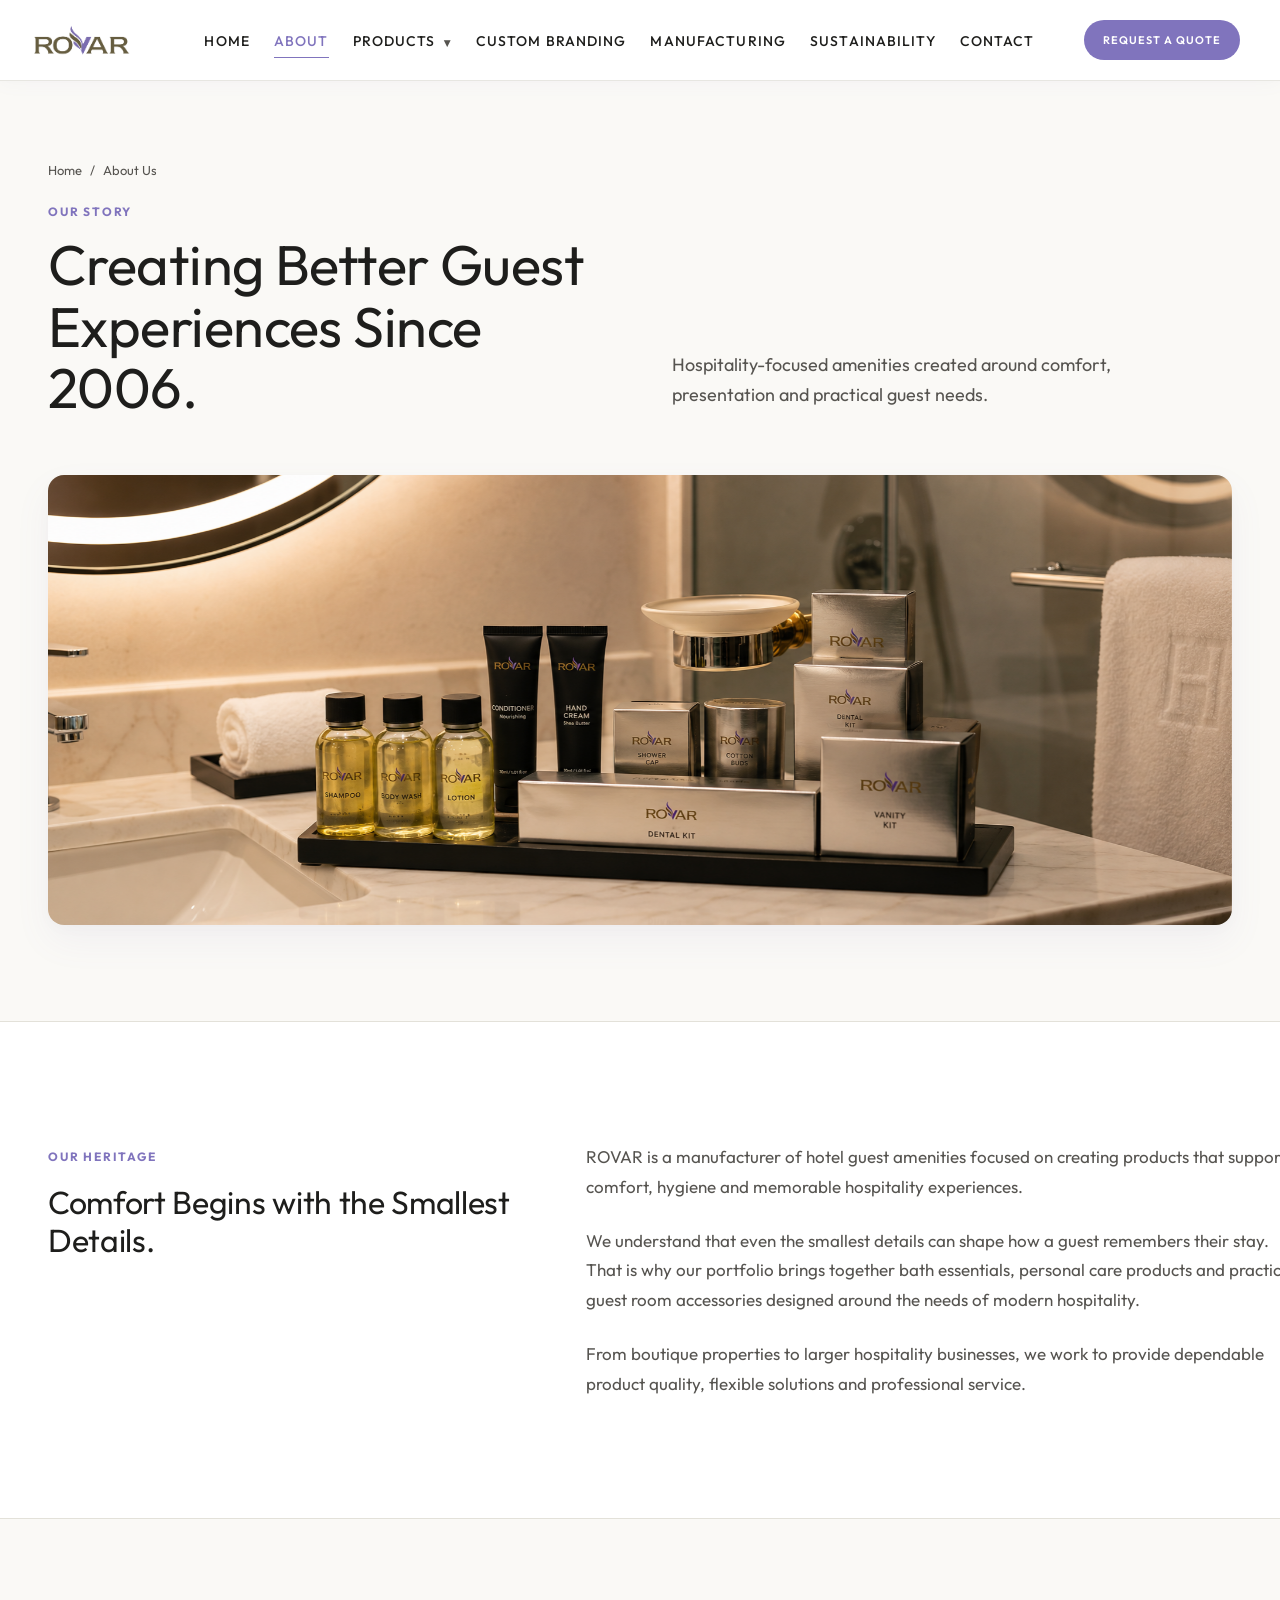
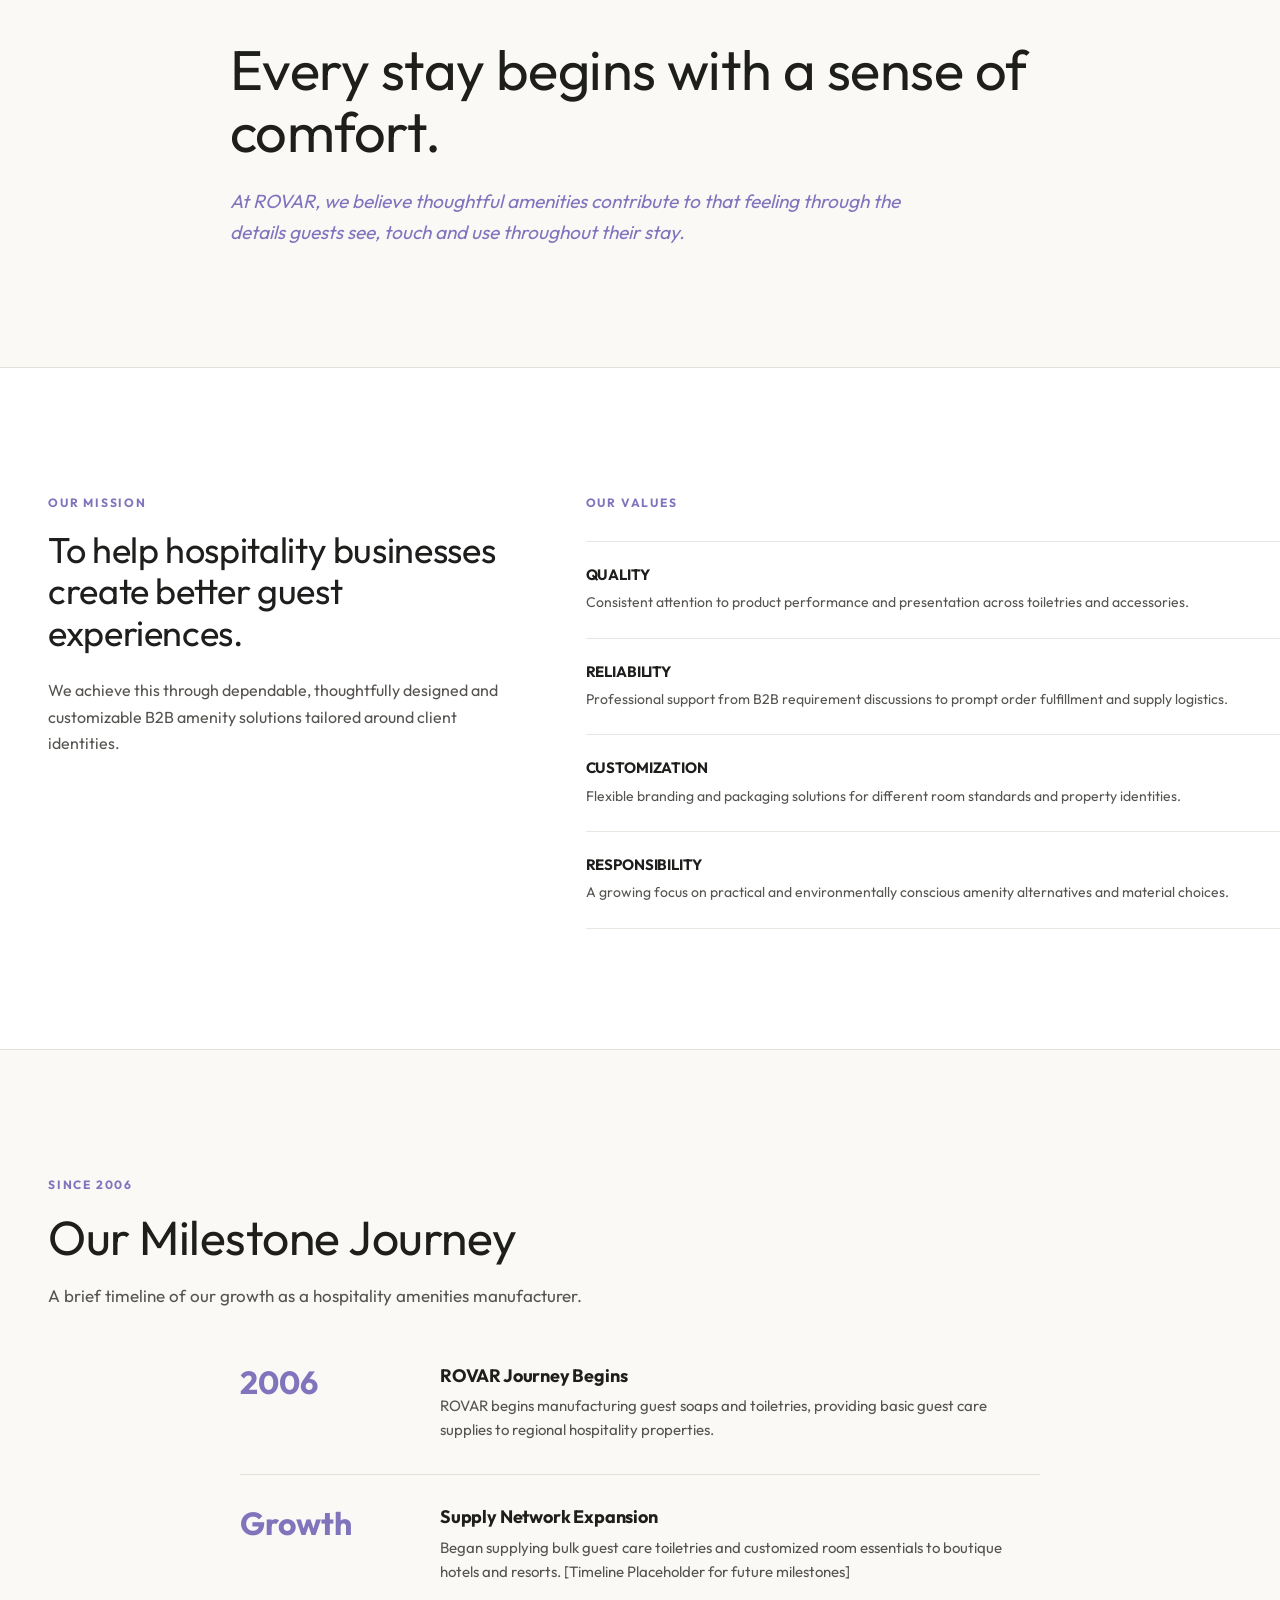
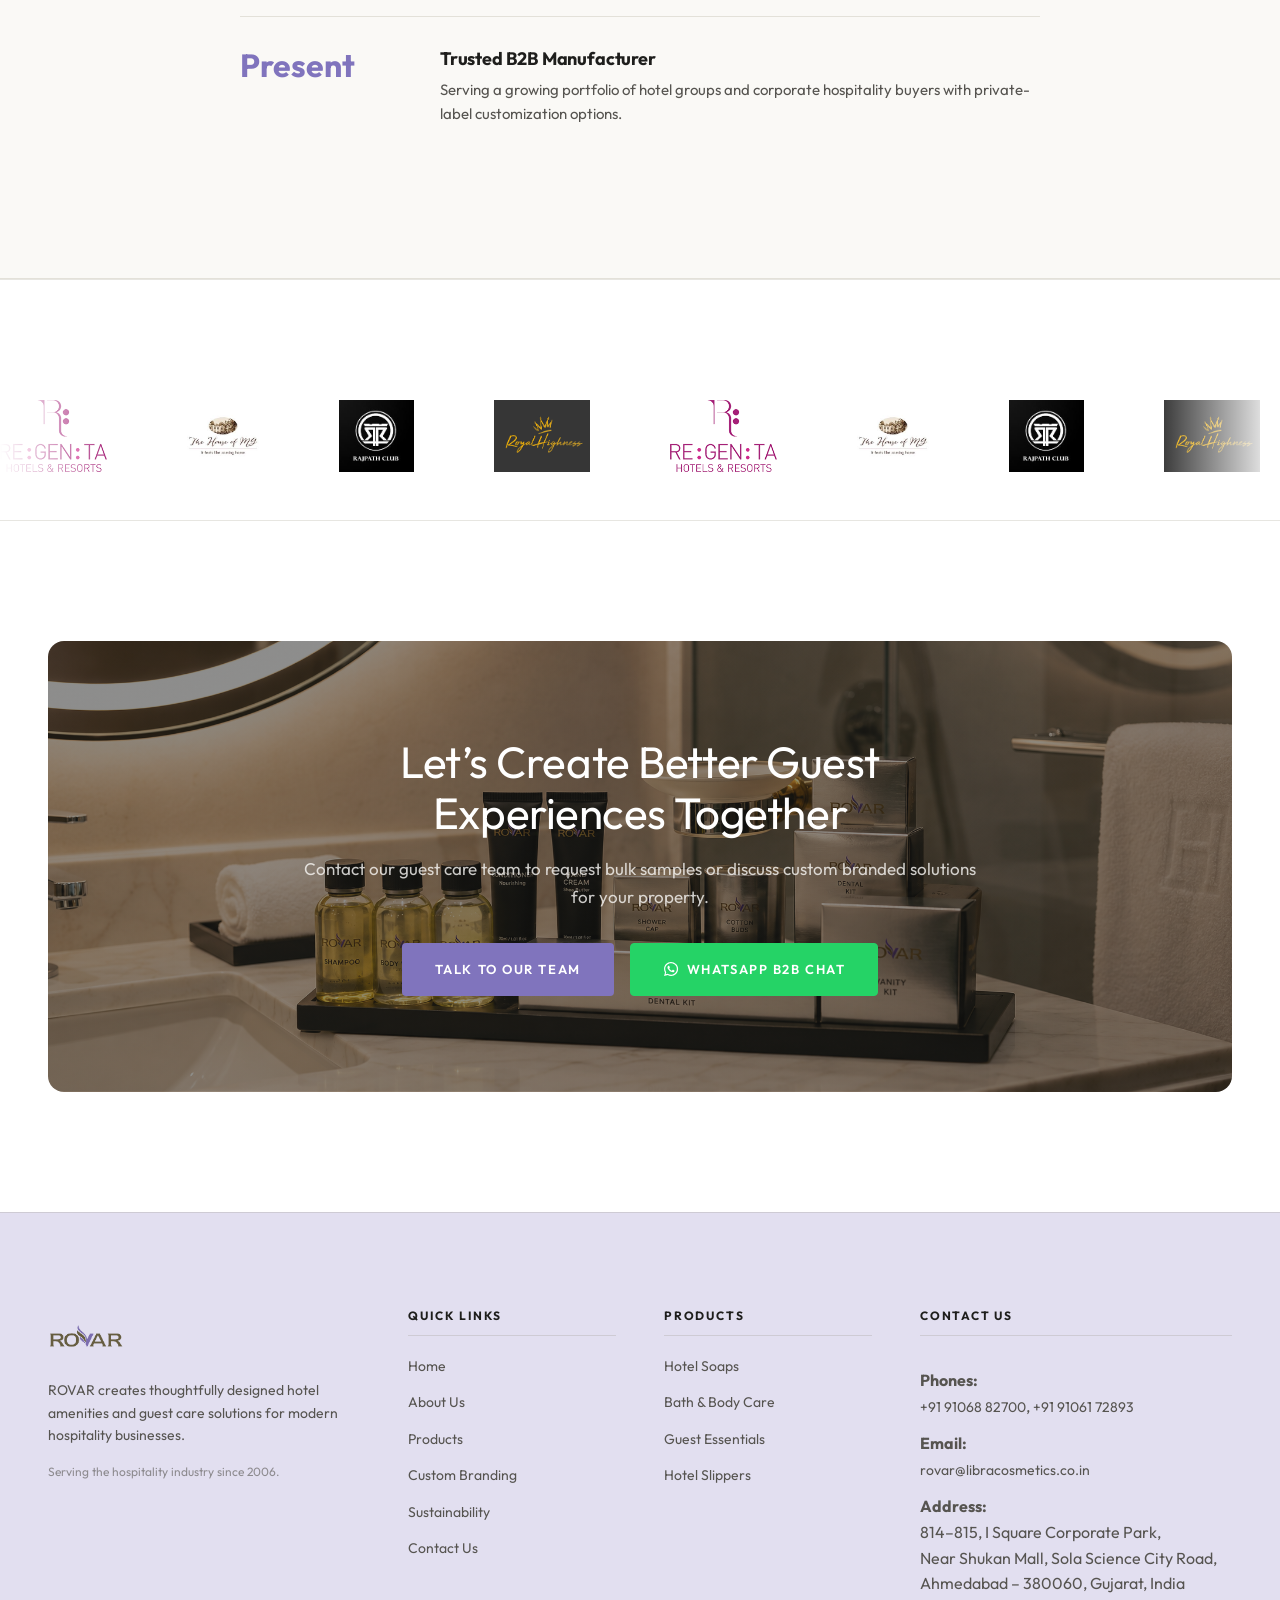
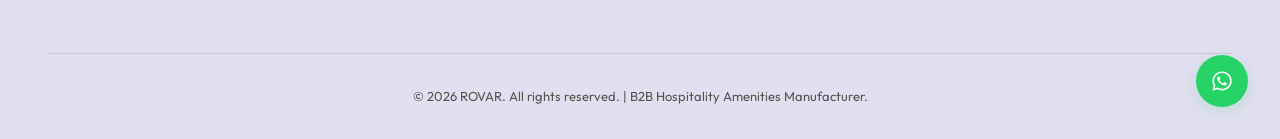
==== commit e9f85b93: "first commit" ====
--- a/about.html
+++ b/about.html
@@ -65,6 +65,9 @@
               <a href="custom-branding.html" class="nav-link">Custom Branding</a>
             </li>
             <li>
+              <a href="manufacturing.html" class="nav-link">Manufacturing</a>
+            </li>
+            <li>
               <a href="sustainability.html" class="nav-link">Sustainability</a>
             </li>
             <li>
@@ -103,21 +106,24 @@
               <a href="products.html" class="mobile-submenu-link">All Products</a>
             </li>
             <li>
-              <a href="hotel-soaps.html" class="mobile-submenu-link">🧼 Hotel Soaps</a>
-            </li>
-            <li>
-              <a href="bath-body-care.html" class="mobile-submenu-link">🚿 Bath & Body Care</a>
-            </li>
-            <li>
-              <a href="guest-room-essentials.html" class="mobile-submenu-link">🎁 Guest Essentials</a>
-            </li>
-            <li>
-              <a href="hotel-slippers.html" class="mobile-submenu-link">🥿 Hotel Slippers</a>
+              <a href="hotel-soaps.html" class="mobile-submenu-link">Hotel Soaps</a>
+            </li>
+            <li>
+              <a href="bath-body-care.html" class="mobile-submenu-link">Bath & Body Care</a>
+            </li>
+            <li>
+              <a href="guest-room-essentials.html" class="mobile-submenu-link">Guest Essentials</a>
+            </li>
+            <li>
+              <a href="hotel-slippers.html" class="mobile-submenu-link">Hotel Slippers</a>
             </li>
           </ul>
         </li>
         <li>
           <a href="custom-branding.html" class="mobile-nav-link">Custom Branding</a>
+        </li>
+        <li>
+          <a href="manufacturing.html" class="mobile-nav-link">Manufacturing</a>
         </li>
         <li>
           <a href="sustainability.html" class="mobile-nav-link">Sustainability</a>
--- a/css/style.css
+++ b/css/style.css
@@ -193,7 +193,8 @@
   display: flex;
   align-items: center;
   justify-content: space-between;
-  padding: 0 48px;
+  padding: 0 40px 0 32px; /* logo slightly left, cta stays right */
+  gap: 16px;
   transition: var(--transition);
 }
 
@@ -205,29 +206,38 @@
   height: 72px;
 }
 
+.logo {
+  flex-shrink: 0;
+  margin-right: 24px; /* space between logo and nav */
+}
+
 .logo img {
-  height: 52px;
+  height: 70px;
   width: auto;
   transition: var(--transition-fast);
 }
 
 .header-scrolled .logo img {
-  height: 44px;
+  height: 50px;
 }
 
 /* Navigation Links */
 .desktop-nav {
   display: flex;
   align-items: center;
+  justify-content: center; /* center nav within its own space */
   height: 100%;
+  flex: 1; /* take up all space between logo and button */
 }
 
 .nav-menu {
   display: flex;
   list-style: none;
-  gap: 32px;
+  gap: 24px;
   height: 100%;
   align-items: center;
+  justify-content: center; /* center the links within the nav */
+  flex-shrink: 1;
 }
 
 .nav-item {
@@ -240,12 +250,13 @@
 .nav-link {
   font-family: var(--font-sans);
   font-weight: 500;
-  font-size: 14px;
+  font-size: 14px; /* +2 from 12px */
   text-transform: uppercase;
-  letter-spacing: 0.12em;
+  letter-spacing: 0.08em;
   color: var(--text-dark);
-  padding: 10px 0;
+  padding: 8px 0;
   position: relative;
+  white-space: nowrap;
 }
 
 .nav-link::after {
@@ -354,7 +365,16 @@
 
 /* Header Call to Action Button */
 .header-cta {
-  border-radius: 30px !important; /* Rounded pill shape for navigation CTA */
+  flex-shrink: 0; /* never shrink — always visible on the right */
+  margin-left: auto; /* push to far right */
+}
+
+.header-cta .btn {
+  font-size: 11px;
+  padding: 10px 18px;
+  letter-spacing: 0.09em;
+  white-space: nowrap;
+  border-radius: 30px; /* pill shape */
 }
 
 /* 3. Button System */
@@ -1742,15 +1762,48 @@
   }
 }
 
+@media (max-width: 1200px) {
+  .nav-menu {
+    gap: 18px;
+  }
+  .nav-link {
+    font-size: 13px;
+    letter-spacing: 0.06em;
+  }
+  .logo {
+    margin-right: 16px;
+  }
+  .header-cta .btn {
+    font-size: 11px;
+    padding: 9px 15px;
+  }
+}
+
 @media (max-width: 1024px) {
   .container {
     padding: 0 32px;
   }
   .global-header {
-    padding: 0 32px;
+    padding: 0 20px 0 16px;
+    gap: 12px;
+  }
+  .logo {
+    margin-right: 12px;
+  }
+  .logo img {
+    height: 44px;
   }
   .nav-menu {
-    gap: 20px;
+    gap: 12px;
+  }
+  .nav-link {
+    font-size: 11px;
+    letter-spacing: 0.05em;
+  }
+  .header-cta .btn {
+    font-size: 10px;
+    padding: 8px 13px;
+    letter-spacing: 0.06em;
   }
   .intro-grid {
     gap: 40px;
@@ -1763,6 +1816,31 @@
   }
   .catalog-category-grid {
     gap: 40px;
+  }
+}
+
+@media (max-width: 900px) {
+  .global-header {
+    padding: 0 14px 0 12px;
+    gap: 8px;
+  }
+  .logo {
+    margin-right: 8px;
+  }
+  .logo img {
+    height: 40px;
+  }
+  .nav-menu {
+    gap: 8px;
+  }
+  .nav-link {
+    font-size: 10px;
+    letter-spacing: 0.03em;
+  }
+  .header-cta .btn {
+    font-size: 9px;
+    padding: 7px 11px;
+    letter-spacing: 0.04em;
   }
 }
 
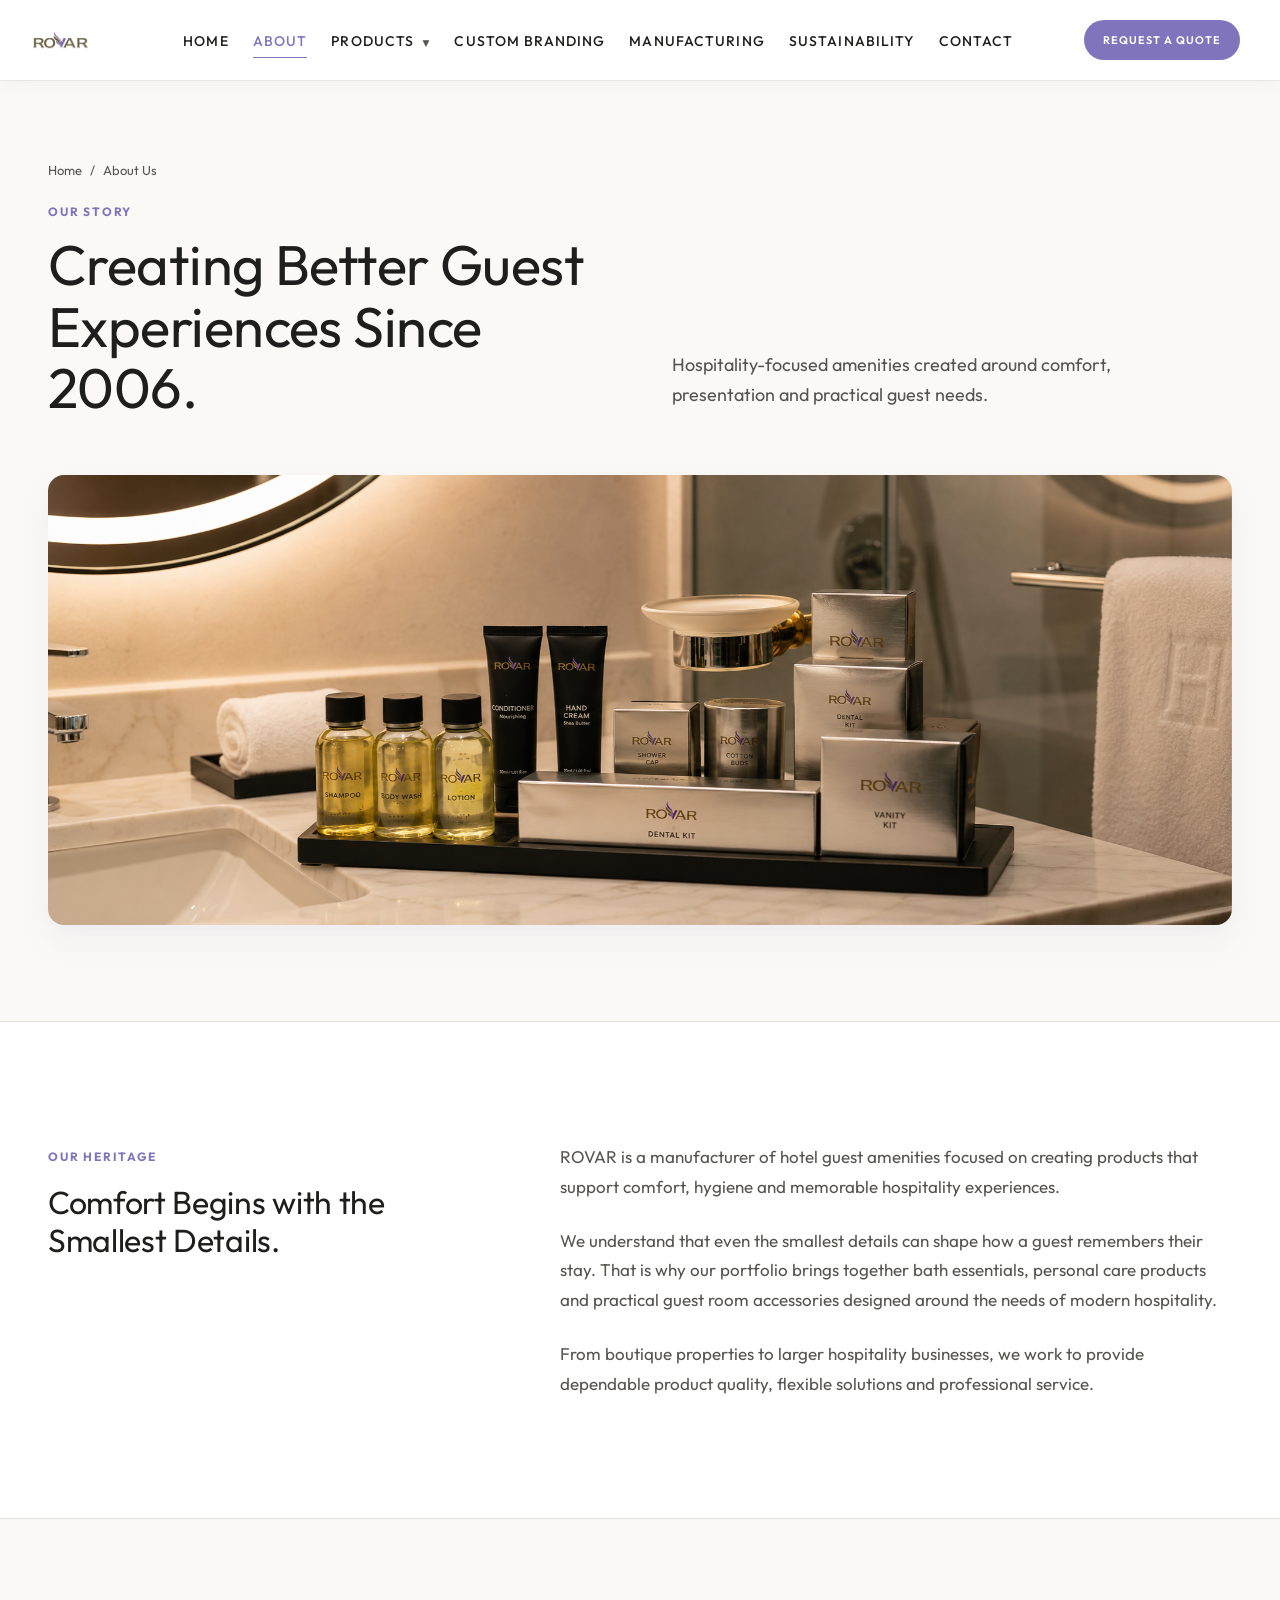
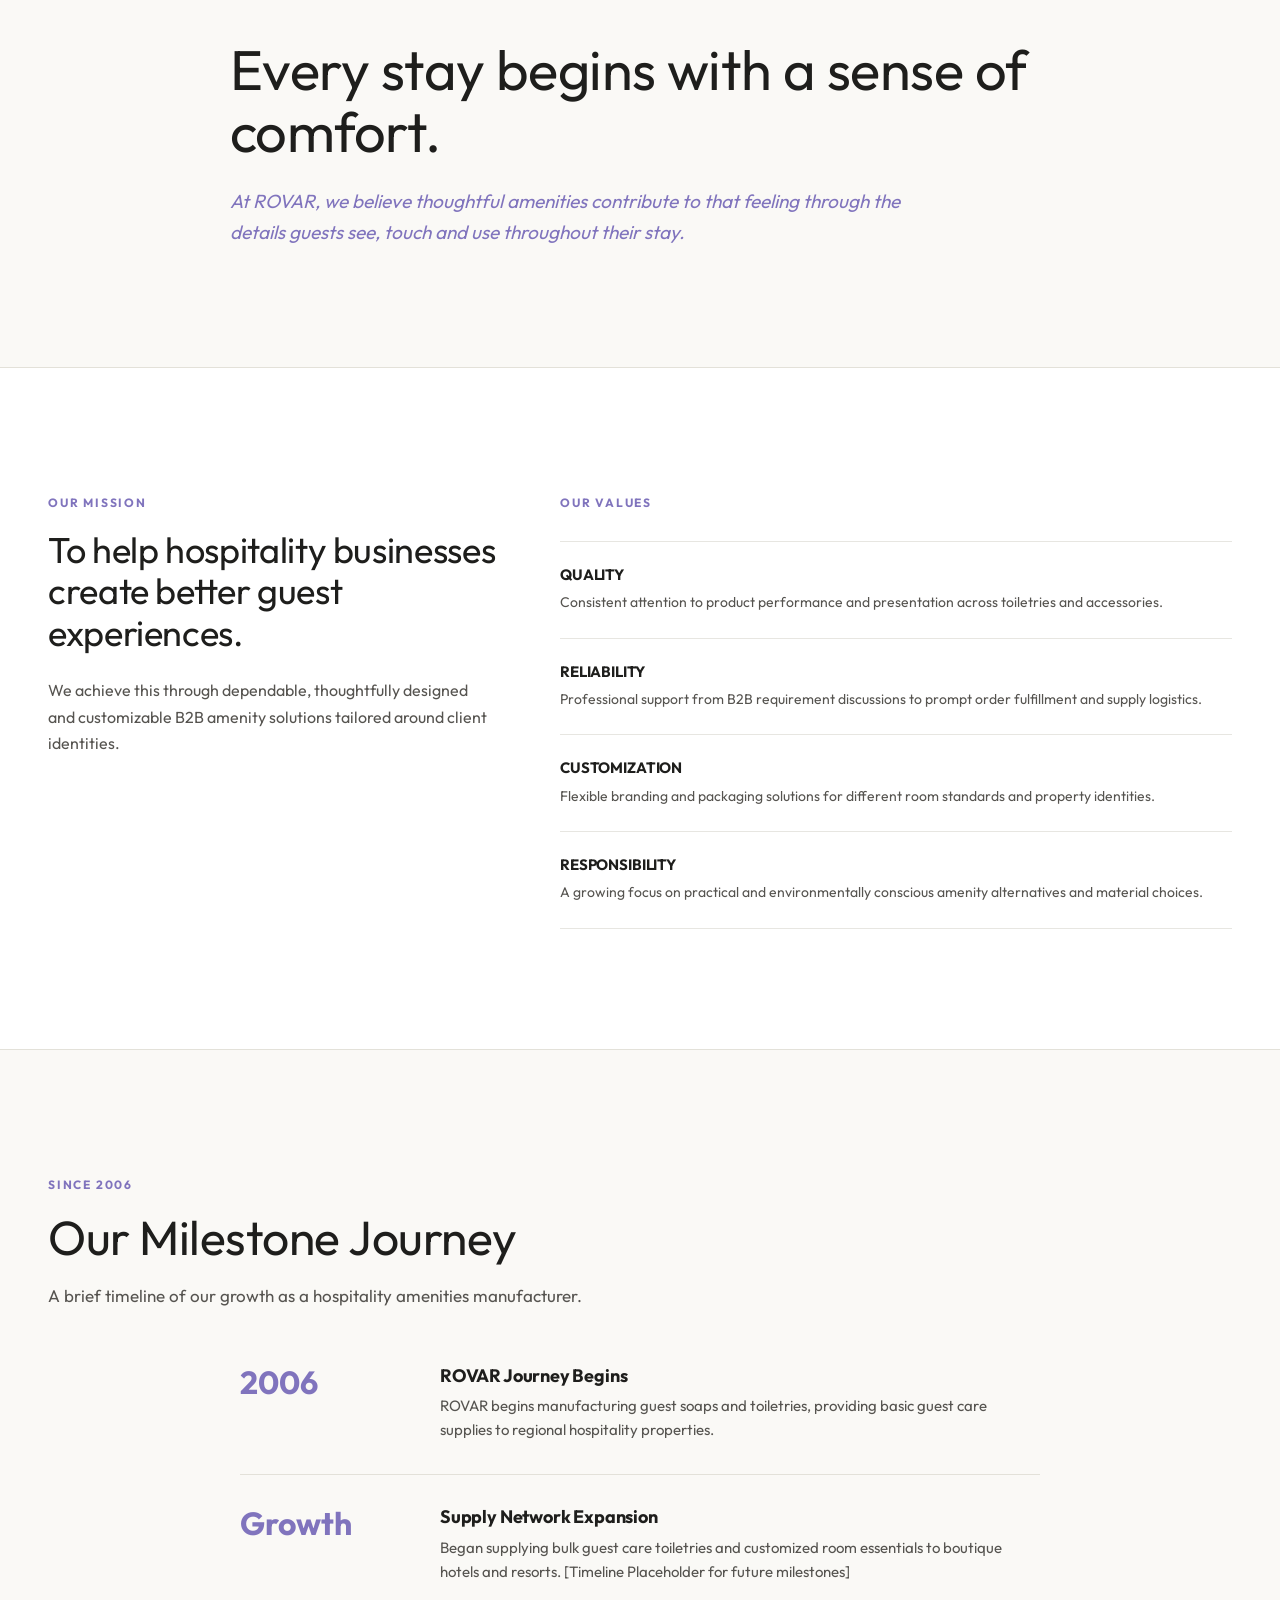
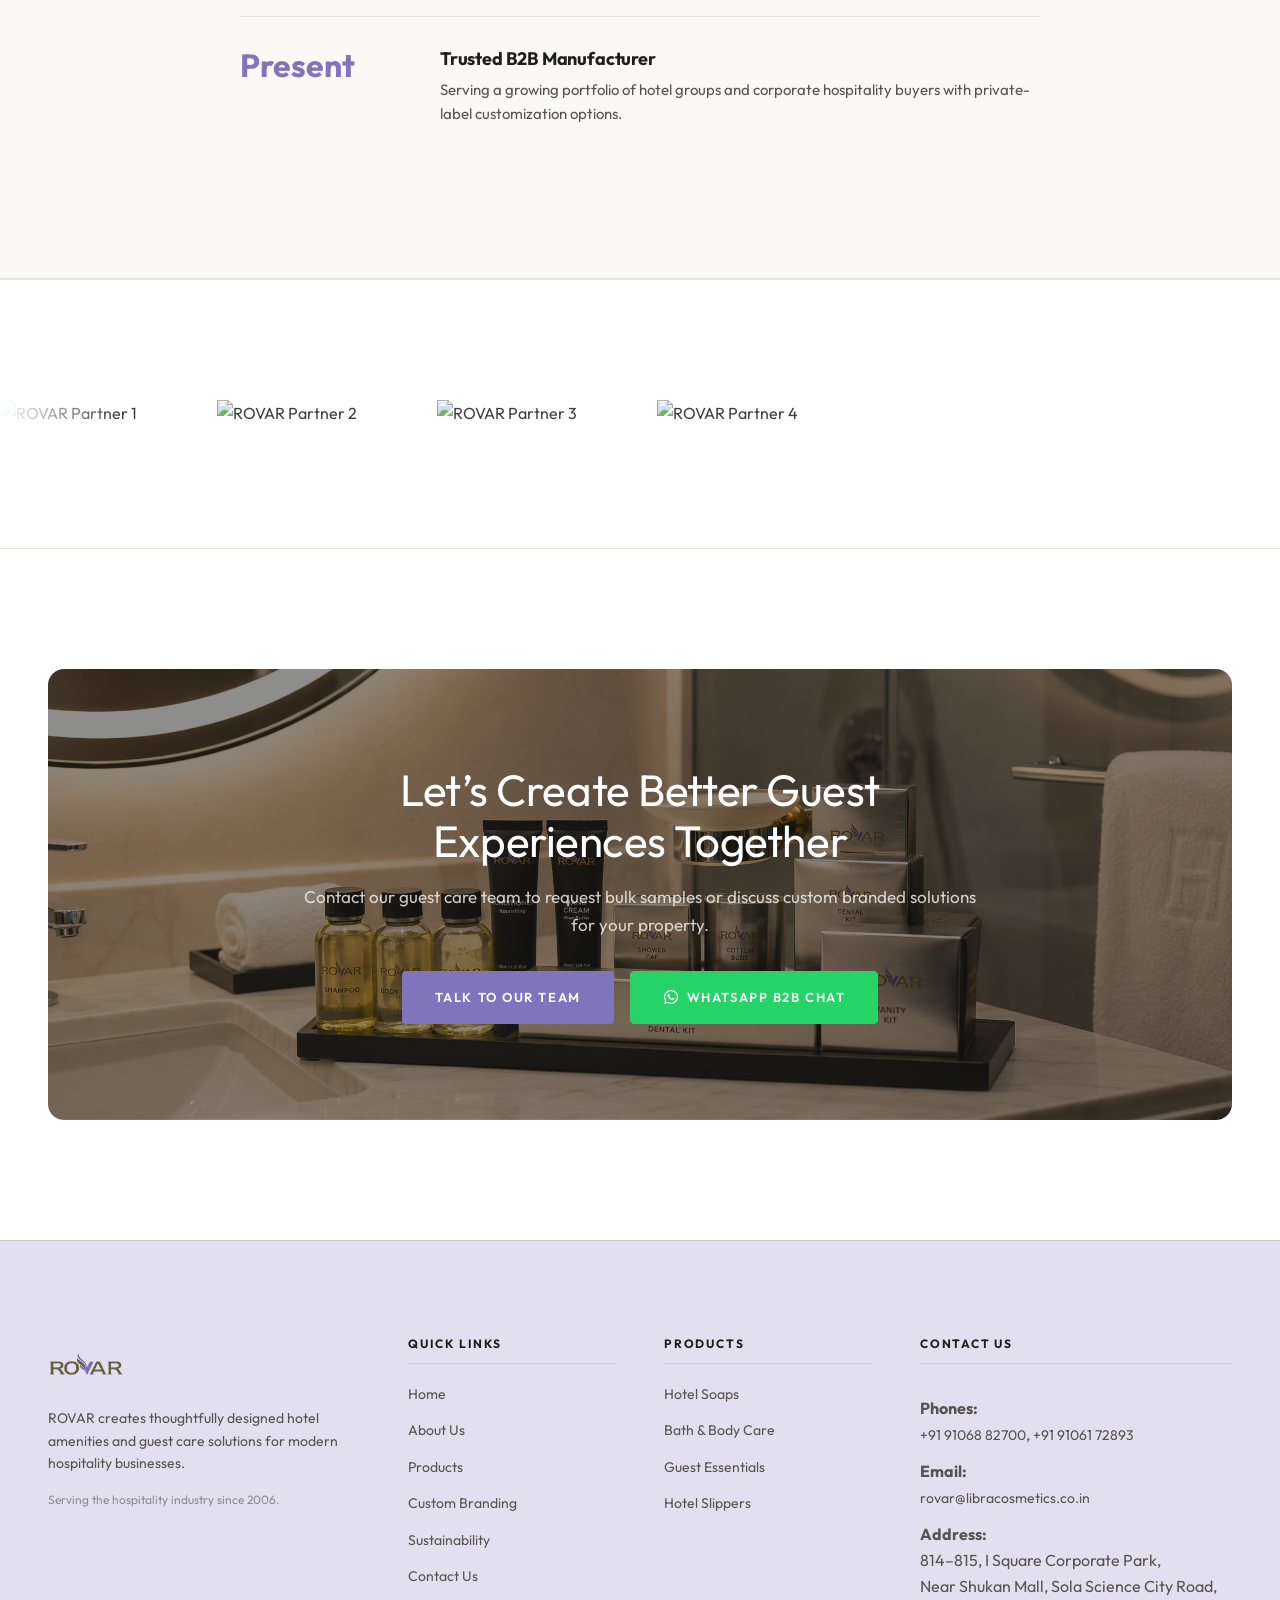
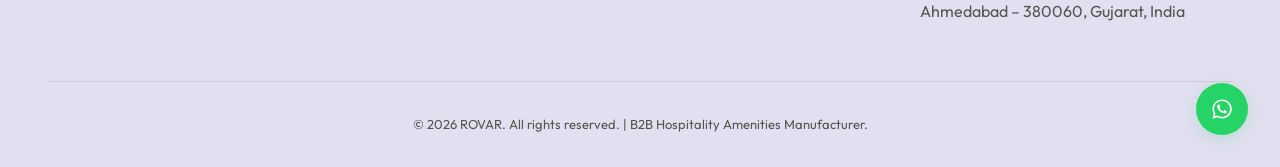
==== commit c5aa7727: "Add files via upload" ====
--- a/about.html
+++ b/about.html
@@ -284,29 +284,29 @@
         <!-- Duplicate the logos for seamless infinite loop -->
         <div class="partners-marquee-track">
           <div class="partner-logo-item">
-            <img src="images/partner1.png" alt="ROVAR Partner 1" />
+            <img src="images/partner-1.png" alt="ROVAR Partner 1" />
           </div>
           <div class="partner-logo-item">
-            <img src="images/partner2.jpeg" alt="ROVAR Partner 2" />
+            <img src="images/partner-2.png" alt="ROVAR Partner 2" />
           </div>
           <div class="partner-logo-item">
-            <img src="images/partner3.jpeg" alt="ROVAR Partner 3" />
+            <img src="images/partner-3.png" alt="ROVAR Partner 3" />
           </div>
           <div class="partner-logo-item">
-            <img src="images/partner4.png" alt="ROVAR Partner 4" />
+            <img src="images/partner-4.png" alt="ROVAR Partner 4" />
           </div>
           <!-- Duplicated set for seamless loop -->
           <div class="partner-logo-item" aria-hidden="true">
-            <img src="images/partner1.png" alt="" />
+            <img src="images/partner-1.png" alt="" />
           </div>
           <div class="partner-logo-item" aria-hidden="true">
-            <img src="images/partner2.jpeg" alt="" />
+            <img src="images/partner-2.png" alt="" />
           </div>
           <div class="partner-logo-item" aria-hidden="true">
-            <img src="images/partner3.jpeg" alt="" />
+            <img src="images/partner-3.png" alt="" />
           </div>
           <div class="partner-logo-item" aria-hidden="true">
-            <img src="images/partner4.png" alt="" />
+            <img src="images/partner-4.png" alt="" />
           </div>
         </div>
       </div>
@@ -411,9 +411,6 @@
         </div>
 
         <div class="footer-bottom-line">&copy; 2026 ROVAR. All rights reserved. | B2B Hospitality Amenities Manufacturer.</div>
-      </div>
-    </footer>
-
     <!-- Floating Actions -->
     <div class="whatsapp-float-widget" aria-label="Quick WhatsApp chat">
       <a href="https://wa.me/919106882700?text=Hello%20ROVAR,%20I%20am%20interested%20in%20your%20hotel%20amenities." class="whatsapp-float-widget-btn" target="_blank" rel="noopener noreferrer">
--- a/css/style.css
+++ b/css/style.css
@@ -9,20 +9,34 @@
 /* --- Strict Color & Layout Variables --- */
 :root {
   /* Color Contract */
-  --bg-primary: #FAF9F6;         /* Warm Ivory Main Background */
-  --bg-secondary: #FFFFFF;       /* Pure White Background */
-  --primary: #8074BD;            /* Lavender (Primary Brand & Accent) */
-  --primary-dark: #6759A3;       /* Darker Lavender for Button Hovers */
-  --secondary: #8074BD;          /* Lavender Accent */
-  --secondary-light: #F1EFF8;    /* Lavender Soft (Card Backgrounds / Section Breaks) */
-  --olive: #625B3A;              /* Olive Detail (Subtle borders, highlights, thin lines) */
-  --taupe: #565450;              /* Muted Grey/Taupe for Secondary Text */
-  --text-dark: #1E1E1C;          /* Primary Headings / Text Dark */
-  --text-body: #565450;          /* Readable Body Text */
-  --border-soft: rgba(98, 91, 58, 0.15); /* Soft Olive-tinted Grey Border */
-  --accent-gold: #A78B58;        /* Optional Muted Gold Accent */
-  --footer-bg: #E2DFF0;          /* Medium-light Slate Lavender Footer Background */
-  --footer-text: #1E1E1C;        /* Dark Charcoal/Black Footer Text */
+  --bg-primary: #FAF9F6;
+  /* Warm Ivory Main Background */
+  --bg-secondary: #FFFFFF;
+  /* Pure White Background */
+  --primary: #8074BD;
+  /* Lavender (Primary Brand & Accent) */
+  --primary-dark: #6759A3;
+  /* Darker Lavender for Button Hovers */
+  --secondary: #8074BD;
+  /* Lavender Accent */
+  --secondary-light: #F1EFF8;
+  /* Lavender Soft (Card Backgrounds / Section Breaks) */
+  --olive: #625B3A;
+  /* Olive Detail (Subtle borders, highlights, thin lines) */
+  --taupe: #565450;
+  /* Muted Grey/Taupe for Secondary Text */
+  --text-dark: #1E1E1C;
+  /* Primary Headings / Text Dark */
+  --text-body: #565450;
+  /* Readable Body Text */
+  --border-soft: rgba(98, 91, 58, 0.15);
+  /* Soft Olive-tinted Grey Border */
+  --accent-gold: #A78B58;
+  /* Optional Muted Gold Accent */
+  --footer-bg: #E2DFF0;
+  /* Medium-light Slate Lavender Footer Background */
+  --footer-text: #1E1E1C;
+  /* Dark Charcoal/Black Footer Text */
 
   /* Spacing Grid (8px System) */
   --space-8: 8px;
@@ -33,7 +47,7 @@
   --space-48: 48px;
   --space-56: 56px;
   --space-64: 64px;
-  
+
   /* Section Padding */
   --space-section-lg: 120px;
   --space-section-md: 96px;
@@ -42,12 +56,13 @@
   /* Typography Scales (Using geometric Outfit globally for Antigravity theme) */
   --font-serif: 'Outfit', system-ui, -apple-system, sans-serif;
   --font-sans: 'Outfit', system-ui, -apple-system, sans-serif;
-  
+
   /* UI Tokens */
   --radius-sm: 4px;
   --radius-md: 8px;
-  --radius-lg: 16px; /* Slightly more rounded for weightless concept */
-  
+  --radius-lg: 16px;
+  /* Slightly more rounded for weightless concept */
+
   /* Soft Ambient Floating Shadows */
   --shadow-sm: 0 4px 16px rgba(128, 116, 189, 0.04), 0 1px 4px rgba(0, 0, 0, 0.01);
   --shadow-md: 0 16px 36px rgba(128, 116, 189, 0.07), 0 4px 16px rgba(0, 0, 0, 0.02);
@@ -59,7 +74,9 @@
 }
 
 /* --- Base & Reset Styles --- */
-*, *::before, *::after {
+*,
+*::before,
+*::after {
   box-sizing: border-box;
   margin: 0;
   padding: 0;
@@ -87,8 +104,15 @@
 
 /* Page load fade-in */
 @keyframes pageFadeIn {
-  from { opacity: 0; transform: translateY(8px); }
-  to { opacity: 1; transform: translateY(0); }
+  from {
+    opacity: 0;
+    transform: translateY(8px);
+  }
+
+  to {
+    opacity: 1;
+    transform: translateY(0);
+  }
 }
 
 body {
@@ -96,7 +120,12 @@
 }
 
 /* --- Typography Scaling Contract --- */
-h1, h2, h3, h4, h5, h6 {
+h1,
+h2,
+h3,
+h4,
+h5,
+h6 {
   font-family: var(--font-serif);
   color: var(--text-dark);
   font-weight: 400;
@@ -140,7 +169,11 @@
 }
 
 /* Accessible focus outline */
-a:focus-visible, button:focus-visible, input:focus-visible, select:focus-visible, textarea:focus-visible {
+a:focus-visible,
+button:focus-visible,
+input:focus-visible,
+select:focus-visible,
+textarea:focus-visible {
   outline: 2px solid var(--secondary);
   outline-offset: 3px;
 }
@@ -182,7 +215,8 @@
   left: 0;
   width: 100%;
   z-index: 1000;
-  background-color: var(--bg-secondary); /* Solid background to prevent hero image spillage */
+  background-color: var(--bg-secondary);
+  /* Solid background to prevent hero image spillage */
   border-bottom: 1px solid var(--border-soft);
   box-shadow: var(--shadow-sm);
   transition: var(--transition);
@@ -193,7 +227,8 @@
   display: flex;
   align-items: center;
   justify-content: space-between;
-  padding: 0 40px 0 32px; /* logo slightly left, cta stays right */
+  padding: 0 40px 0 32px;
+  /* logo slightly left, cta stays right */
   gap: 16px;
   transition: var(--transition);
 }
@@ -208,26 +243,29 @@
 
 .logo {
   flex-shrink: 0;
-  margin-right: 24px; /* space between logo and nav */
+  margin-right: 24px;
+  /* space between logo and nav */
 }
 
 .logo img {
-  height: 70px;
+  height: 40px;
   width: auto;
   transition: var(--transition-fast);
 }
 
 .header-scrolled .logo img {
-  height: 50px;
+  height: 34px;
 }
 
 /* Navigation Links */
 .desktop-nav {
   display: flex;
   align-items: center;
-  justify-content: center; /* center nav within its own space */
+  justify-content: center;
+  /* center nav within its own space */
   height: 100%;
-  flex: 1; /* take up all space between logo and button */
+  flex: 1;
+  /* take up all space between logo and button */
 }
 
 .nav-menu {
@@ -236,7 +274,8 @@
   gap: 24px;
   height: 100%;
   align-items: center;
-  justify-content: center; /* center the links within the nav */
+  justify-content: center;
+  /* center the links within the nav */
   flex-shrink: 1;
 }
 
@@ -250,7 +289,8 @@
 .nav-link {
   font-family: var(--font-sans);
   font-weight: 500;
-  font-size: 14px; /* +2 from 12px */
+  font-size: 14px;
+  /* +2 from 12px */
   text-transform: uppercase;
   letter-spacing: 0.08em;
   color: var(--text-dark);
@@ -365,8 +405,10 @@
 
 /* Header Call to Action Button */
 .header-cta {
-  flex-shrink: 0; /* never shrink — always visible on the right */
-  margin-left: auto; /* push to far right */
+  flex-shrink: 0;
+  /* never shrink — always visible on the right */
+  margin-left: auto;
+  /* push to far right */
 }
 
 .header-cta .btn {
@@ -374,7 +416,8 @@
   padding: 10px 18px;
   letter-spacing: 0.09em;
   white-space: nowrap;
-  border-radius: 30px; /* pill shape */
+  border-radius: 30px;
+  /* pill shape */
 }
 
 /* 3. Button System */
@@ -587,7 +630,7 @@
   max-width: 320px;
   height: 100vh;
   background-color: var(--bg-secondary);
-  box-shadow: -8px 0 28px rgba(0,0,0,0.03);
+  box-shadow: -8px 0 28px rgba(0, 0, 0, 0.03);
   z-index: 1050;
   padding: 90px 32px 40px;
   display: flex;
@@ -604,7 +647,7 @@
 .mobile-drawer-overlay {
   position: fixed;
   inset: 0;
-  background-color: rgba(30,30,28,0.3);
+  background-color: rgba(30, 30, 28, 0.3);
   backdrop-filter: blur(4px);
   z-index: 1040;
   opacity: 0;
@@ -696,7 +739,8 @@
   align-items: center;
   position: relative;
   overflow: hidden;
-  background-color: #1E1E1C; /* Dark base during load */
+  background-color: #1E1E1C;
+  /* Dark base during load */
   padding-top: 100px;
   padding-bottom: 60px;
 }
@@ -783,15 +827,28 @@
 
 /* Weightless Floating Animation */
 @keyframes floatMotion {
-  0% { transform: translateY(0); }
-  50% { transform: translateY(-8px); }
-  100% { transform: translateY(0); }
+  0% {
+    transform: translateY(0);
+  }
+
+  50% {
+    transform: translateY(-8px);
+  }
+
+  100% {
+    transform: translateY(0);
+  }
 }
 
 /* Ken Burns Entry Animation */
 @keyframes kenBurns {
-  0% { transform: scale(1.08); }
-  100% { transform: scale(1); }
+  0% {
+    transform: scale(1.08);
+  }
+
+  100% {
+    transform: scale(1);
+  }
 }
 
 /* Editorial Heading Hero (About, Products, Categories) */
@@ -855,7 +912,7 @@
 /* 2. Brand Introduction section (two-column) */
 .intro-grid {
   display: grid;
-  grid-template-columns: 40% 60%;
+  grid-template-columns: 2fr 3fr;
   gap: 64px;
   align-items: start;
 }
@@ -898,7 +955,8 @@
 
 .collection-card-img {
   width: 100%;
-  height: 270px; /* Vertically compact height */
+  height: 270px;
+  /* Vertically compact height */
   overflow: hidden;
 }
 
@@ -914,7 +972,8 @@
 }
 
 .collection-card-info {
-  padding: 24px; /* Vertically compact padding */
+  padding: 24px;
+  /* Vertically compact padding */
   background-color: var(--bg-secondary);
   border-top: 1px solid var(--border-soft);
 }
@@ -935,10 +994,21 @@
 
 /* Asymmetric Columns Spanning Rules */
 @media (min-width: 769px) {
-  .collection-card.col-60-left { grid-column: span 7; }
-  .collection-card.col-40-right { grid-column: span 5; }
-  .collection-card.col-40-left { grid-column: span 5; }
-  .collection-card.col-60-right { grid-column: span 7; }
+  .collection-card.col-60-left {
+    grid-column: span 7;
+  }
+
+  .collection-card.col-40-right {
+    grid-column: span 5;
+  }
+
+  .collection-card.col-40-left {
+    grid-column: span 5;
+  }
+
+  .collection-card.col-60-right {
+    grid-column: span 7;
+  }
 }
 
 /* Product Cards Grid & Styling */
@@ -1026,8 +1096,8 @@
   color: var(--bg-primary);
 }
 
-.why-rovar-sec h2, 
-.why-rovar-sec h3, 
+.why-rovar-sec h2,
+.why-rovar-sec h3,
 .why-rovar-sec .sec-title {
   color: #FFFFFF;
 }
@@ -1431,7 +1501,8 @@
 }
 
 .form-input-custom {
-  height: 54px; /* Strictly between 52px and 58px */
+  height: 54px;
+  /* Strictly between 52px and 58px */
   border: 1px solid var(--border-soft);
   background-color: var(--bg-primary);
   padding: 0 16px;
@@ -1742,10 +1813,12 @@
     transition-duration: 0s !important;
     scroll-behavior: auto !important;
   }
+
   .reveal-up {
     opacity: 1 !important;
     transform: none !important;
   }
+
   body {
     animation: none !important;
   }
@@ -1757,6 +1830,7 @@
     grid-template-columns: repeat(2, 1fr);
     gap: 32px;
   }
+
   .contact-grid {
     gap: 40px;
   }
@@ -1766,13 +1840,16 @@
   .nav-menu {
     gap: 18px;
   }
+
   .nav-link {
     font-size: 13px;
     letter-spacing: 0.06em;
   }
+
   .logo {
     margin-right: 16px;
   }
+
   .header-cta .btn {
     font-size: 11px;
     padding: 9px 15px;
@@ -1783,37 +1860,47 @@
   .container {
     padding: 0 32px;
   }
+
   .global-header {
     padding: 0 20px 0 16px;
     gap: 12px;
   }
+
   .logo {
     margin-right: 12px;
   }
+
   .logo img {
     height: 44px;
   }
+
   .nav-menu {
     gap: 12px;
   }
+
   .nav-link {
     font-size: 11px;
     letter-spacing: 0.05em;
   }
+
   .header-cta .btn {
     font-size: 10px;
     padding: 8px 13px;
     letter-spacing: 0.06em;
   }
+
   .intro-grid {
     gap: 40px;
   }
+
   .product-story-grid {
     gap: 40px;
   }
+
   .slipper-grid-2x2 {
     gap: 24px;
   }
+
   .catalog-category-grid {
     gap: 40px;
   }
@@ -1824,19 +1911,24 @@
     padding: 0 14px 0 12px;
     gap: 8px;
   }
+
   .logo {
     margin-right: 8px;
   }
+
   .logo img {
     height: 40px;
   }
+
   .nav-menu {
     gap: 8px;
   }
+
   .nav-link {
     font-size: 10px;
     letter-spacing: 0.03em;
   }
+
   .header-cta .btn {
     font-size: 9px;
     padding: 7px 11px;
@@ -1845,74 +1937,112 @@
 }
 
 @media (max-width: 768px) {
-  .desktop-nav, .header-cta {
+
+  .desktop-nav,
+  .header-cta {
     display: none;
   }
+
   .hamburger {
     display: block;
   }
+
   .global-header {
-    height: 76px;
-  }
+    height: 60px;
+  }
+
   .header-scrolled .global-header {
-    height: 68px;
-  }
+    height: 54px;
+  }
+
+  .logo img {
+    height: 34px;
+  }
+
+  .header-scrolled .logo img {
+    height: 28px;
+  }
+
   .hero-fullscreen-layout {
     min-height: 85vh;
     padding-top: 130px;
     padding-bottom: 48px;
   }
+
   .hero-editorial-layout {
     grid-template-columns: 1fr;
     gap: 24px;
   }
+
   .hero-editorial-right p {
     max-width: 100%;
   }
+
   .hero-image-block img {
-    height: 300px;
-  }
+    height: auto;
+    object-fit: contain;
+  }
+
   .intro-grid {
     grid-template-columns: 1fr;
     gap: 24px;
   }
+
   .collections-asymmetric-grid {
     grid-template-columns: 1fr;
   }
+
   .collection-card-img {
-    height: 280px;
-  }
+    height: auto;
+    overflow: visible;
+  }
+
+  .collection-card-img img {
+    height: auto;
+    object-fit: contain;
+  }
+
   .why-rovar-grid {
     grid-template-columns: 1fr;
     gap: 32px;
   }
+
   .product-story-grid {
     grid-template-columns: 1fr;
     gap: 32px;
   }
+
   .product-story-img img {
     height: 320px;
   }
+
   .catalog-category-grid {
     grid-template-columns: 1fr;
     gap: 32px;
   }
+
   .catalog-category-grid.reversed .catalog-category-text {
     order: 2;
   }
+
   .catalog-category-grid.reversed .catalog-category-img {
     order: 1;
   }
+
   .catalog-category-img img {
-    height: 300px;
-  }
+    height: auto;
+    object-fit: contain;
+  }
+
   .slipper-grid-2x2 {
     grid-template-columns: 1fr;
   }
+
   .process-line-container {
     flex-direction: column;
     gap: 24px;
   }
+
   .process-line-container::before {
     top: 0;
     bottom: 0;
@@ -1920,19 +2050,23 @@
     width: 1px;
     height: auto;
   }
+
   .process-step-node {
     width: 100%;
     flex-direction: row;
     text-align: left;
     gap: 20px;
   }
+
   .process-node-circle {
     margin-bottom: 0;
   }
+
   .contact-grid {
     grid-template-columns: 1fr;
     gap: 40px;
   }
+
   .footer-top-callout {
     flex-direction: column;
     align-items: flex-start;
@@ -1944,24 +2078,49 @@
   .container {
     padding: 0 20px;
   }
+
   .global-header {
     padding: 0 20px;
   }
+
+  .hero-image-block img {
+    height: auto;
+    object-fit: contain;
+  }
+
+  .collection-card-img {
+    height: auto;
+  }
+
+  .collection-card-img img {
+    height: auto;
+    object-fit: contain;
+  }
+
+  .catalog-category-img img {
+    height: auto;
+    object-fit: contain;
+  }
+
   .form-row-custom {
     grid-template-columns: 1fr;
     gap: 24px;
   }
+
   .catalog-bullet-list {
     grid-template-columns: 1fr;
   }
+
   .btn-group {
     flex-direction: column;
     align-items: stretch;
     width: 100%;
   }
+
   .btn-group .btn {
     width: 100%;
   }
+
   .hero-trust-row {
     flex-direction: column;
     gap: 12px;
@@ -2011,6 +2170,7 @@
     grid-template-columns: 1fr;
     gap: 24px;
   }
+
   .eco-focus-card {
     padding: 32px;
   }
@@ -2198,10 +2358,12 @@
   z-index: 2;
   pointer-events: none;
 }
+
 .partners-marquee-track-wrapper::before {
   left: 0;
   background: linear-gradient(to right, var(--bg-secondary), transparent);
 }
+
 .partners-marquee-track-wrapper::after {
   right: 0;
   background: linear-gradient(to left, var(--bg-secondary), transparent);
@@ -2217,12 +2379,18 @@
 }
 
 .partners-marquee-track:hover {
-  animation-play-state: paused; /* Pause on hover */
+  animation-play-state: paused;
+  /* Pause on hover */
 }
 
 @keyframes marqueeScroll {
-  0%   { transform: translateX(0); }
-  100% { transform: translateX(-50%); }
+  0% {
+    transform: translateX(0);
+  }
+
+  100% {
+    transform: translateX(-50%);
+  }
 }
 
 /* Individual logo items */
@@ -2235,15 +2403,15 @@
 }
 
 .partner-logo-item img {
-  height: 72px;           /* Bigger — was 60px */
-  max-width: 220px;
+  height: 100px;
+  max-width: 260px;
   width: auto;
   object-fit: contain;
+  opacity: 0.85;
+  transition: var(--transition-fast);
+}
+
+.partner-logo-item:hover img {
   opacity: 1;
-  transition: var(--transition-fast);
-}
-
-.partner-logo-item:hover img {
-  opacity: 0.8;
   transform: scale(1.06);
-}
+}
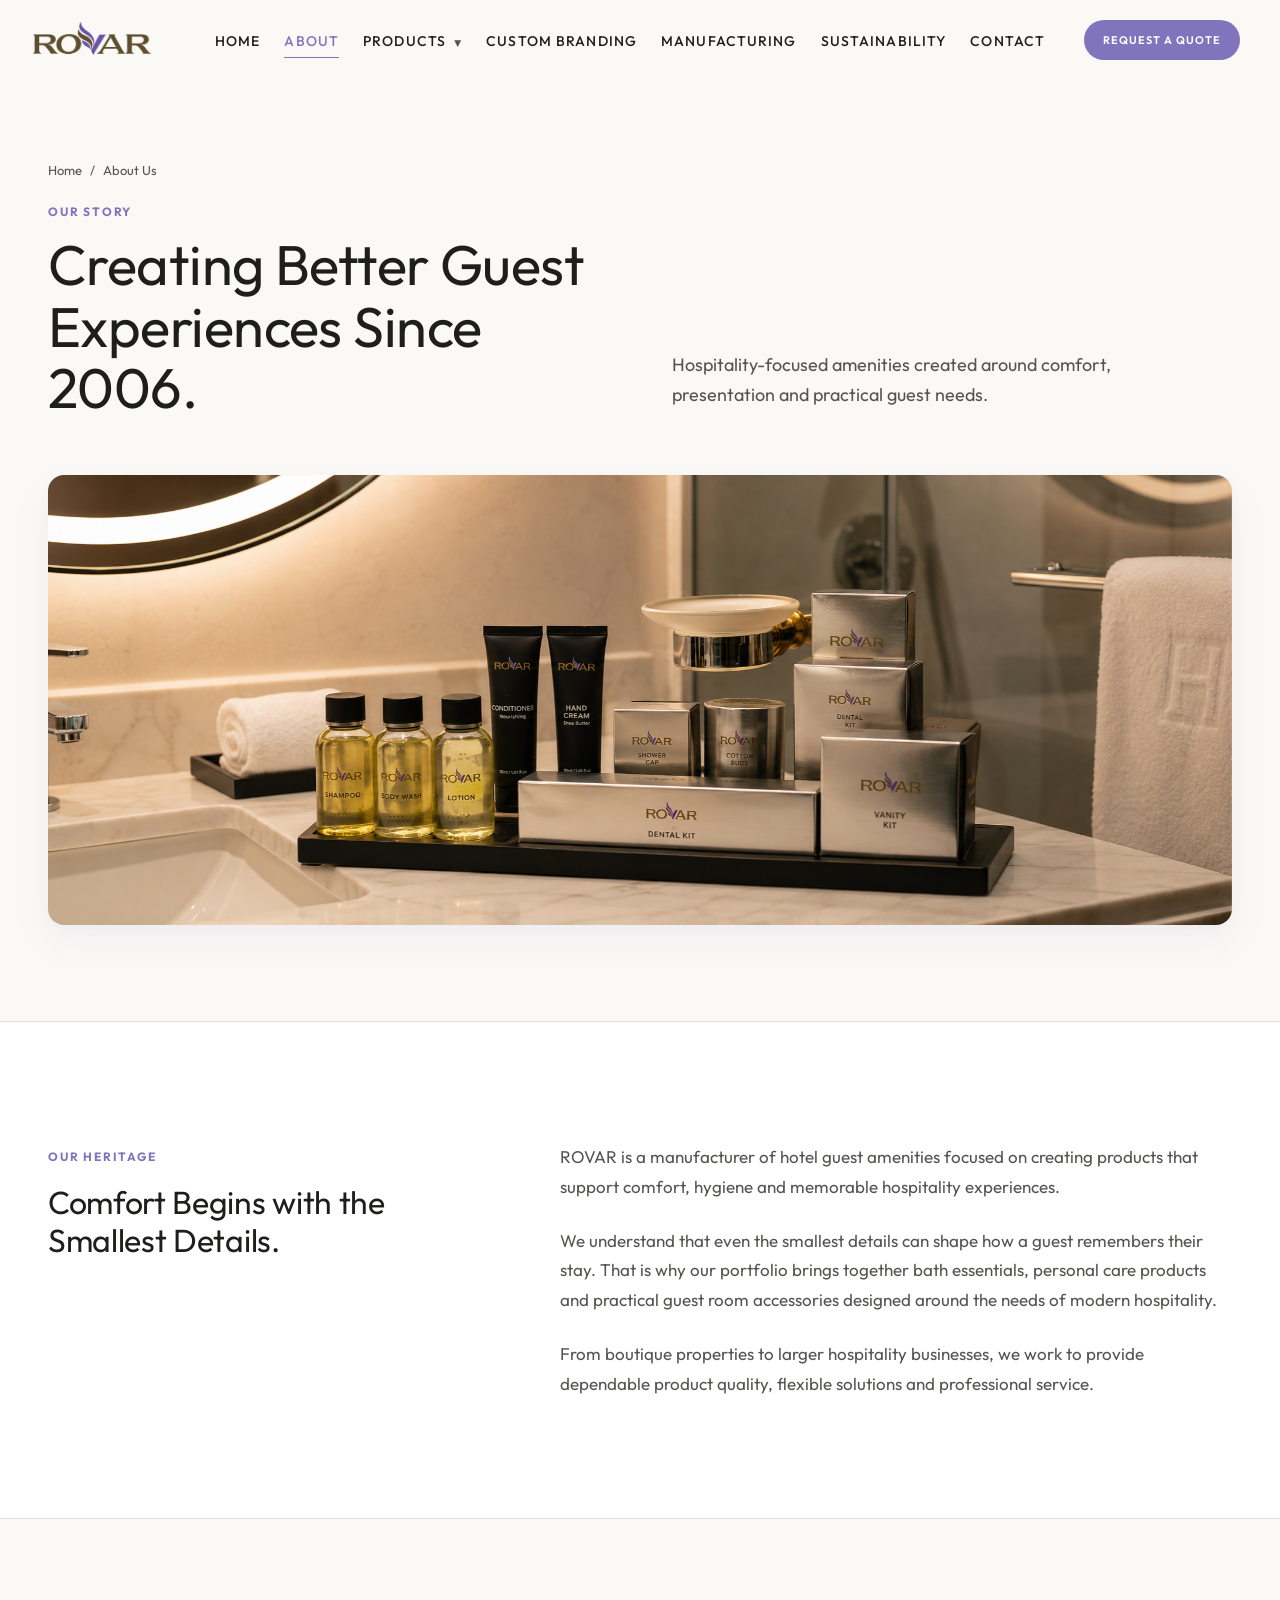
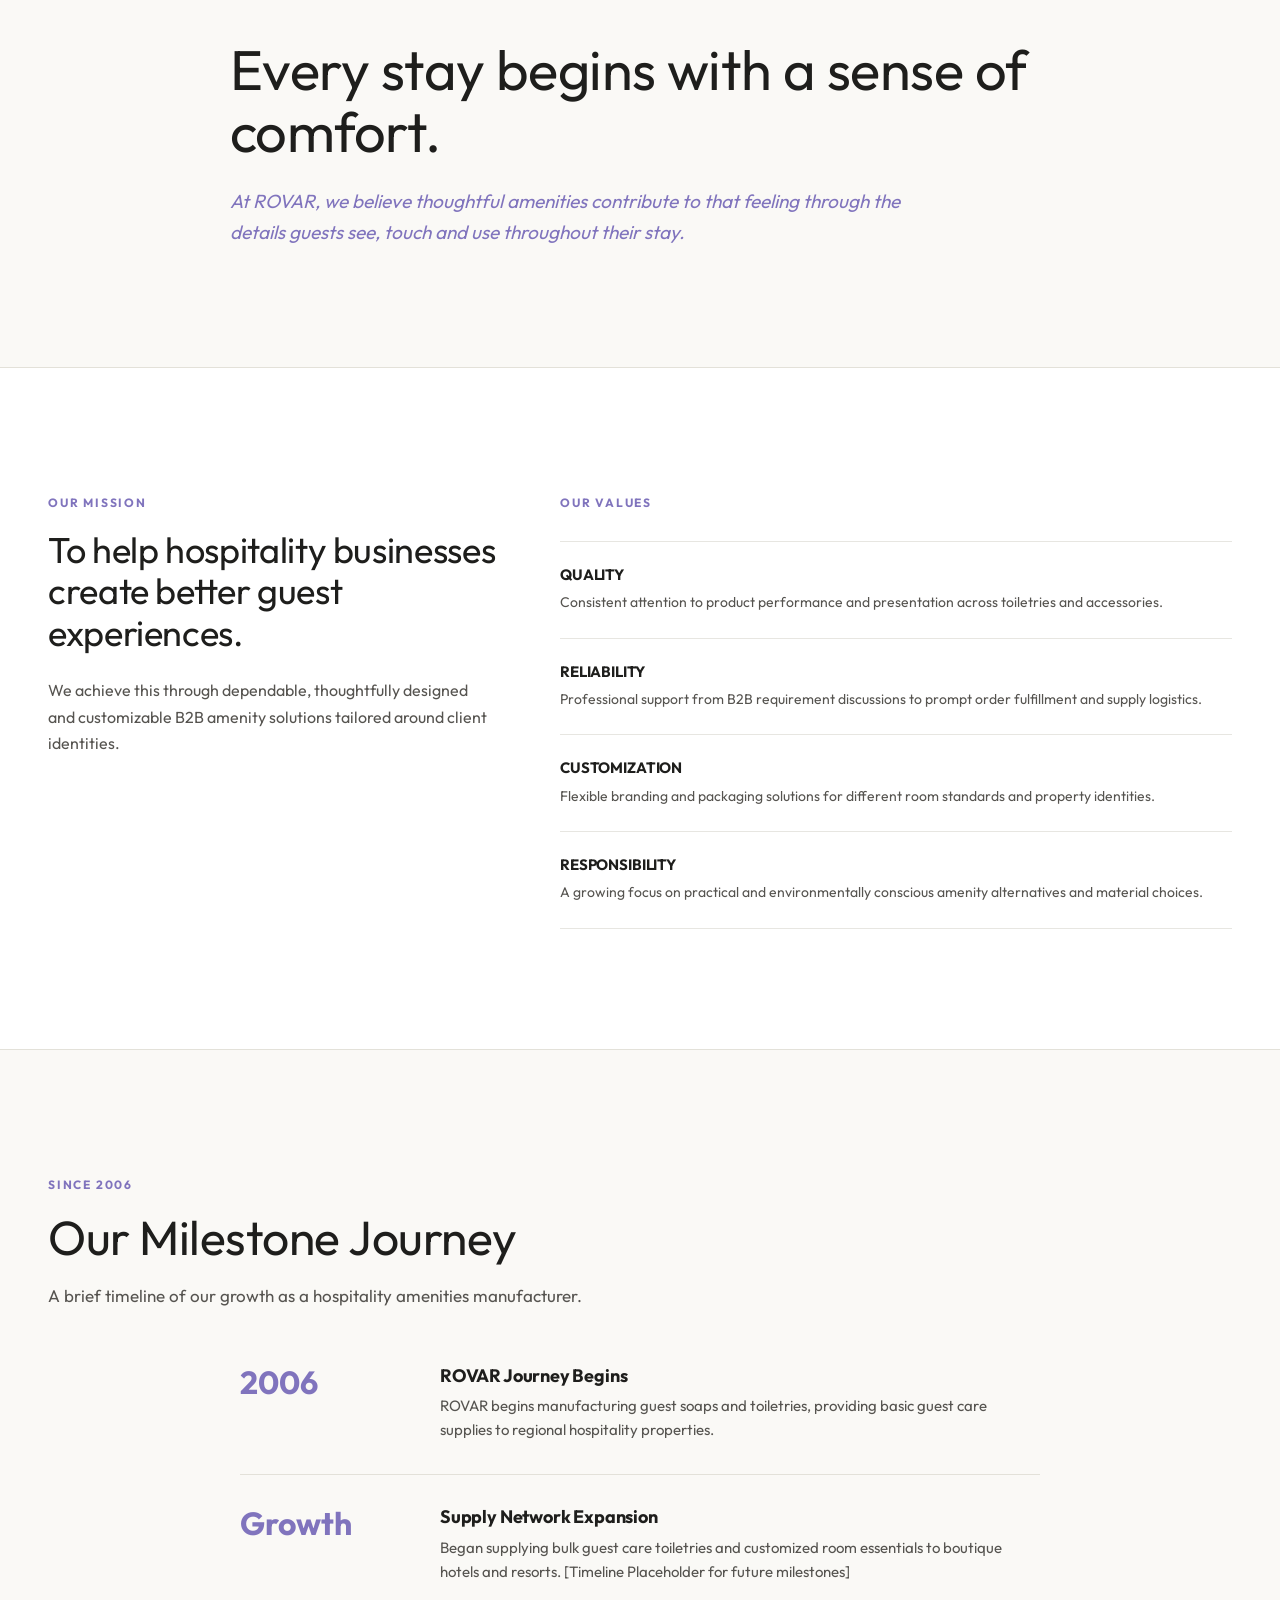
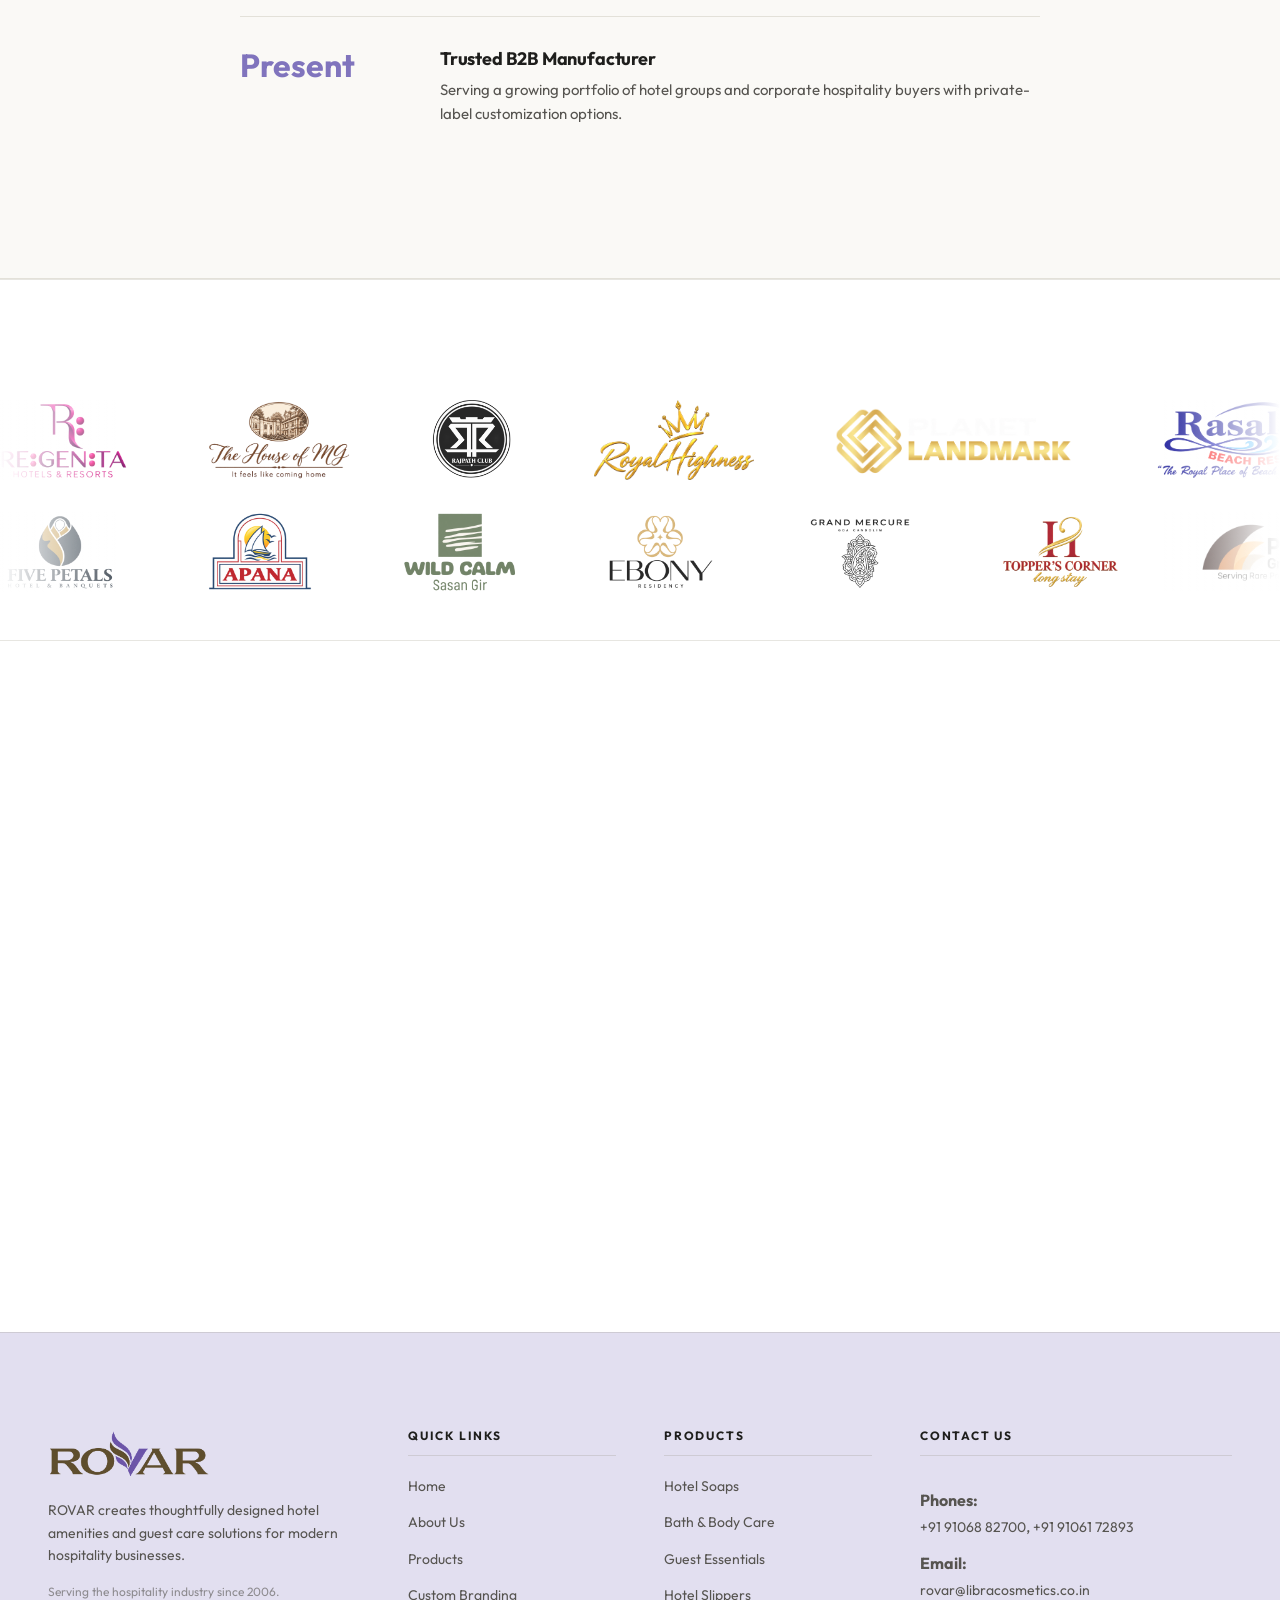
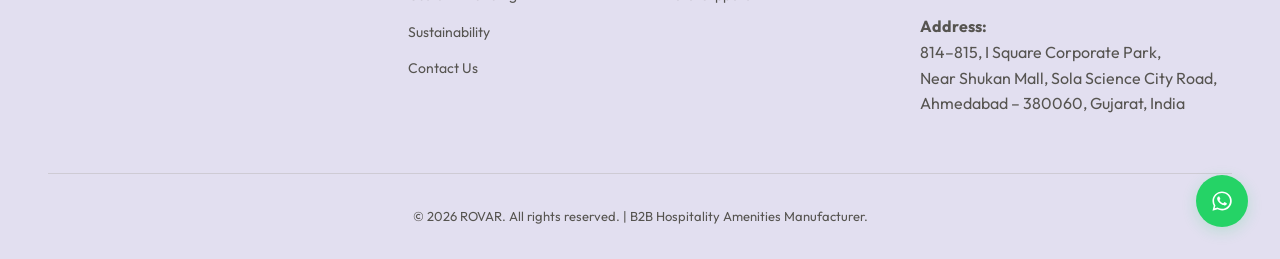
==== commit fbc71596: "Add files via upload" ====
--- a/about.html
+++ b/about.html
@@ -280,33 +280,108 @@
       <div class="partners-marquee-header reveal-up">
         <span class="label-small">TRUSTED BY LEADING HOTEL GROUPS &amp; RESORTS</span>
       </div>
-      <div class="partners-marquee-track-wrapper">
-        <!-- Duplicate the logos for seamless infinite loop -->
-        <div class="partners-marquee-track">
-          <div class="partner-logo-item">
-            <img src="images/partner-1.png" alt="ROVAR Partner 1" />
-          </div>
-          <div class="partner-logo-item">
-            <img src="images/partner-2.png" alt="ROVAR Partner 2" />
-          </div>
-          <div class="partner-logo-item">
-            <img src="images/partner-3.png" alt="ROVAR Partner 3" />
-          </div>
-          <div class="partner-logo-item">
-            <img src="images/partner-4.png" alt="ROVAR Partner 4" />
-          </div>
-          <!-- Duplicated set for seamless loop -->
-          <div class="partner-logo-item" aria-hidden="true">
-            <img src="images/partner-1.png" alt="" />
-          </div>
-          <div class="partner-logo-item" aria-hidden="true">
-            <img src="images/partner-2.png" alt="" />
-          </div>
-          <div class="partner-logo-item" aria-hidden="true">
-            <img src="images/partner-3.png" alt="" />
-          </div>
-          <div class="partner-logo-item" aria-hidden="true">
-            <img src="images/partner-4.png" alt="" />
+      <div class="partners-marquee-container">
+        <!-- Row 1: Scrolls Left -->
+        <div class="partners-marquee-track-wrapper">
+          <div class="partners-marquee-track">
+            <div class="partner-logo-item">
+              <img src="images/partner-1.png" alt="ROVAR Partner 1" />
+            </div>
+            <div class="partner-logo-item">
+              <img src="images/partner-2.png" alt="ROVAR Partner 2" />
+            </div>
+            <div class="partner-logo-item">
+              <img src="images/partner-3.png" alt="ROVAR Partner 3" />
+            </div>
+            <div class="partner-logo-item">
+              <img src="images/partner-4.png" alt="ROVAR Partner 4" />
+            </div>
+            <div class="partner-logo-item">
+              <img src="images/partner-5.png" alt="ROVAR Partner 5" />
+            </div>
+            <div class="partner-logo-item">
+              <img src="images/partner-6.png" alt="ROVAR Partner 6" />
+            </div>
+            <div class="partner-logo-item">
+              <img src="images/partner-7.png" alt="ROVAR Partner 7" />
+            </div>
+            <div class="partner-logo-item">
+              <img src="images/partner-8.png" alt="ROVAR Partner 8" />
+            </div>
+            <!-- Duplicated set for seamless loop -->
+            <div class="partner-logo-item" aria-hidden="true">
+              <img src="images/partner-1.png" alt="" />
+            </div>
+            <div class="partner-logo-item" aria-hidden="true">
+              <img src="images/partner-2.png" alt="" />
+            </div>
+            <div class="partner-logo-item" aria-hidden="true">
+              <img src="images/partner-3.png" alt="" />
+            </div>
+            <div class="partner-logo-item" aria-hidden="true">
+              <img src="images/partner-4.png" alt="" />
+            </div>
+            <div class="partner-logo-item" aria-hidden="true">
+              <img src="images/partner-5.png" alt="" />
+            </div>
+            <div class="partner-logo-item" aria-hidden="true">
+              <img src="images/partner-6.png" alt="" />
+            </div>
+            <div class="partner-logo-item" aria-hidden="true">
+              <img src="images/partner-7.png" alt="" />
+            </div>
+            <div class="partner-logo-item" aria-hidden="true">
+              <img src="images/partner-8.png" alt="" />
+            </div>
+          </div>
+        </div>
+
+        <!-- Row 2: Scrolls Right -->
+        <div class="partners-marquee-track-wrapper">
+          <div class="partners-marquee-track marquee-track-reverse">
+            <div class="partner-logo-item">
+              <img src="images/partner-9.png" alt="ROVAR Partner 9" />
+            </div>
+            <div class="partner-logo-item">
+              <img src="images/partner-10.png" alt="ROVAR Partner 10" />
+            </div>
+            <div class="partner-logo-item">
+              <img src="images/partner-11.png" alt="ROVAR Partner 11" />
+            </div>
+            <div class="partner-logo-item">
+              <img src="images/partner-12.png" alt="ROVAR Partner 12" />
+            </div>
+            <div class="partner-logo-item">
+              <img src="images/partner-13.png" alt="ROVAR Partner 13" />
+            </div>
+            <div class="partner-logo-item">
+              <img src="images/partner-14.png" alt="ROVAR Partner 14" />
+            </div>
+            <div class="partner-logo-item">
+              <img src="images/partner-15.png" alt="ROVAR Partner 15" />
+            </div>
+            <!-- Duplicated set for seamless loop -->
+            <div class="partner-logo-item" aria-hidden="true">
+              <img src="images/partner-9.png" alt="" />
+            </div>
+            <div class="partner-logo-item" aria-hidden="true">
+              <img src="images/partner-10.png" alt="" />
+            </div>
+            <div class="partner-logo-item" aria-hidden="true">
+              <img src="images/partner-11.png" alt="" />
+            </div>
+            <div class="partner-logo-item" aria-hidden="true">
+              <img src="images/partner-12.png" alt="" />
+            </div>
+            <div class="partner-logo-item" aria-hidden="true">
+              <img src="images/partner-13.png" alt="" />
+            </div>
+            <div class="partner-logo-item" aria-hidden="true">
+              <img src="images/partner-14.png" alt="" />
+            </div>
+            <div class="partner-logo-item" aria-hidden="true">
+              <img src="images/partner-15.png" alt="" />
+            </div>
           </div>
         </div>
       </div>
--- a/css/style.css
+++ b/css/style.css
@@ -215,10 +215,9 @@
   left: 0;
   width: 100%;
   z-index: 1000;
-  background-color: var(--bg-secondary);
-  /* Solid background to prevent hero image spillage */
-  border-bottom: 1px solid var(--border-soft);
-  box-shadow: var(--shadow-sm);
+  background-color: transparent;
+  border-bottom: 1px solid transparent;
+  box-shadow: none;
   transition: var(--transition);
 }
 
@@ -235,10 +234,45 @@
 
 .header-scrolled .header-wrapper {
   background-color: var(--bg-secondary);
+  border-bottom: 1px solid var(--border-soft);
+  box-shadow: var(--shadow-sm);
 }
 
 .header-scrolled .global-header {
   height: 72px;
+}
+
+/* Header overlay styles when at the top of a page with a dark hero section */
+.header-on-dark:not(.header-scrolled) .header-wrapper {
+  background: linear-gradient(to bottom, rgba(0, 0, 0, 0.55) 0%, rgba(0, 0, 0, 0.1) 60%, rgba(0, 0, 0, 0) 100%);
+  backdrop-filter: blur(2px);
+  -webkit-backdrop-filter: blur(2px);
+}
+
+.header-on-dark .nav-link {
+  color: #FFFFFF;
+  text-shadow: 0 1px 4px rgba(0, 0, 0, 0.35);
+}
+
+.header-on-dark .dropdown-indicator {
+  color: rgba(255, 255, 255, 0.75);
+}
+
+.header-on-dark .logo img {
+  filter: brightness(0) invert(1);
+}
+
+.header-on-dark .hamburger span {
+  background-color: #FFFFFF;
+}
+
+.header-on-dark .hamburger.active span {
+  background-color: var(--text-dark);
+}
+
+.header-on-dark .nav-link:hover,
+.header-on-dark .nav-link.active {
+  color: var(--primary);
 }
 
 .logo {
@@ -297,6 +331,7 @@
   padding: 8px 0;
   position: relative;
   white-space: nowrap;
+  transition: color var(--transition-fast);
 }
 
 .nav-link::after {
@@ -752,13 +787,196 @@
   overflow: hidden;
 }
 
-.hero-bg-image {
+.hero-slide {
+  position: absolute;
+  inset: 0;
+  opacity: 0;
+  transition: opacity 1.5s cubic-bezier(0.25, 1, 0.5, 1);
+  z-index: 1;
+  pointer-events: none;
+}
+
+.hero-slide.active {
+  opacity: 1;
+  z-index: 2;
+  pointer-events: auto;
+}
+
+.hero-slide-img {
   width: 100%;
   height: 100%;
-  background-image: linear-gradient(rgba(20, 20, 18, 0.52), rgba(20, 20, 18, 0.52)), url('../images/luxury-hotel-hero.jpg');
-  background-size: cover;
-  background-position: center;
-  animation: kenBurns 8s cubic-bezier(0.16, 1, 0.3, 1) both;
+  object-fit: cover;
+  z-index: 1;
+}
+
+.hero-overlay {
+  position: absolute;
+  inset: 0;
+  background: linear-gradient(to bottom, rgba(20, 20, 18, 0.72) 0%, rgba(20, 20, 18, 0.45) 50%, rgba(20, 20, 18, 0.65) 100%);
+  z-index: 2;
+}
+
+/* Custom Responsive Image Positioning */
+.hero-slide[data-index="1"] .hero-slide-img {
+  object-position: center 65%;
+}
+@media (max-width: 768px) {
+  .hero-slide[data-index="1"] .hero-slide-img {
+    object-position: 65% 65%;
+  }
+}
+
+/* Animations for active slides */
+.hero-slide[data-index="0"].active .hero-slide-img {
+  animation: kenBurnsZoomIn 6.5s cubic-bezier(0.25, 0.46, 0.45, 0.94) forwards;
+}
+
+.hero-slide[data-index="1"].active .hero-slide-img {
+  animation: kenBurnsZoomOut 6.5s cubic-bezier(0.25, 0.46, 0.45, 0.94) forwards;
+}
+
+.hero-slide[data-index="2"].active .hero-slide-img {
+  animation: kenBurnsSubtleZoomIn 6.5s cubic-bezier(0.25, 0.46, 0.45, 0.94) forwards;
+}
+
+.hero-slide[data-index="3"].active .hero-slide-img {
+  animation: kenBurnsPan 6.5s cubic-bezier(0.25, 0.46, 0.45, 0.94) forwards;
+}
+
+/* Keyframes for Ken Burns Effects */
+@keyframes kenBurnsZoomIn {
+  0% {
+    transform: scale(1.02);
+  }
+  100% {
+    transform: scale(1.12);
+  }
+}
+
+@keyframes kenBurnsZoomOut {
+  0% {
+    transform: scale(1.06);
+  }
+  100% {
+    transform: scale(1.00);
+  }
+}
+
+@keyframes kenBurnsSubtleZoomIn {
+  0% {
+    transform: scale(1.01);
+  }
+  100% {
+    transform: scale(1.08);
+  }
+}
+
+@keyframes kenBurnsPan {
+  0% {
+    transform: scale(1.1) translateX(-2%);
+  }
+  100% {
+    transform: scale(1.1) translateX(2%);
+  }
+}
+
+/* Controls layout and typography */
+.hero-controls-container {
+  position: absolute;
+  bottom: 40px;
+  left: 0;
+  width: 100%;
+  z-index: 10;
+}
+
+.hero-controls-row {
+  display: flex;
+  align-items: center;
+  justify-content: center;
+  gap: 32px;
+}
+
+.hero-arrow {
+  background: none;
+  border: none;
+  color: rgba(255, 255, 255, 0.45);
+  cursor: pointer;
+  padding: 8px;
+  display: inline-flex;
+  align-items: center;
+  justify-content: center;
+  transition: color 0.3s ease, transform 0.3s ease;
+}
+
+.hero-arrow svg {
+  display: block;
+}
+
+.hero-arrow:hover {
+  color: #FFFFFF;
+  transform: scale(1.15);
+}
+
+.hero-arrow:focus-visible {
+  outline: 2px solid var(--primary);
+  outline-offset: 2px;
+}
+
+.hero-indicators {
+  display: flex;
+  align-items: center;
+  gap: 20px;
+}
+
+.hero-indicator {
+  background: none;
+  border: none;
+  padding: 12px 6px;
+  cursor: pointer;
+  display: flex;
+  align-items: center;
+  justify-content: center;
+  position: relative;
+  outline: none;
+}
+
+.hero-indicator .ind-line {
+  display: block;
+  width: 16px;
+  height: 2px;
+  background-color: rgba(255, 255, 255, 0.35);
+  border-radius: 1px;
+  transition: background-color 0.4s ease, width 0.4s ease;
+}
+
+.hero-indicator:hover .ind-line {
+  background-color: rgba(255, 255, 255, 0.85);
+}
+
+.hero-indicator.active .ind-line {
+  background-color: #FFFFFF;
+  width: 28px;
+}
+
+.hero-indicator:focus-visible {
+  outline: 2px solid var(--primary);
+  outline-offset: 2px;
+}
+
+/* Reduced Motion preferences */
+@media (prefers-reduced-motion: reduce) {
+  .hero-slide-img,
+  .hero-slide[data-index="0"].active .hero-slide-img,
+  .hero-slide[data-index="1"].active .hero-slide-img,
+  .hero-slide[data-index="2"].active .hero-slide-img,
+  .hero-slide[data-index="3"].active .hero-slide-img {
+    animation: none !important;
+    transform: none !important;
+    transition: none !important;
+  }
+  .hero-slide {
+    transition: opacity 0.5s ease !important;
+  }
 }
 
 .hero-fullscreen-content {
@@ -1969,6 +2187,25 @@
     padding-bottom: 48px;
   }
 
+  .hero-controls-container {
+    bottom: 24px;
+  }
+
+  .hero-controls-row {
+    gap: 20px;
+  }
+
+  .hero-indicators {
+    gap: 12px;
+  }
+
+  .hero-indicator .ind-line {
+    width: 12px;
+  }
+  .hero-indicator.active .ind-line {
+    width: 20px;
+  }
+
   .hero-editorial-layout {
     grid-template-columns: 1fr;
     gap: 24px;
@@ -2340,6 +2577,12 @@
   margin-bottom: 36px;
 }
 
+.partners-marquee-container {
+  display: flex;
+  flex-direction: column;
+  gap: 32px;
+}
+
 /* Outer wrapper clips the scrolling track */
 .partners-marquee-track-wrapper {
   overflow: hidden;
@@ -2375,7 +2618,12 @@
   align-items: center;
   gap: 80px;
   width: max-content;
-  animation: marqueeScroll 12s linear infinite;
+  animation: marqueeScroll 25s linear infinite;
+}
+
+/* Row 2 track — runs infinitely right */
+.partners-marquee-track.marquee-track-reverse {
+  animation: marqueeScrollReverse 25s linear infinite;
 }
 
 .partners-marquee-track:hover {
@@ -2390,6 +2638,16 @@
 
   100% {
     transform: translateX(-50%);
+  }
+}
+
+@keyframes marqueeScrollReverse {
+  0% {
+    transform: translateX(-50%);
+  }
+
+  100% {
+    transform: translateX(0);
   }
 }
 
@@ -2403,8 +2661,8 @@
 }
 
 .partner-logo-item img {
-  height: 100px;
-  max-width: 260px;
+  height: 80px; /* Increased from 60px as requested for better visibility */
+  max-width: 240px;
   width: auto;
   object-fit: contain;
   opacity: 0.85;
